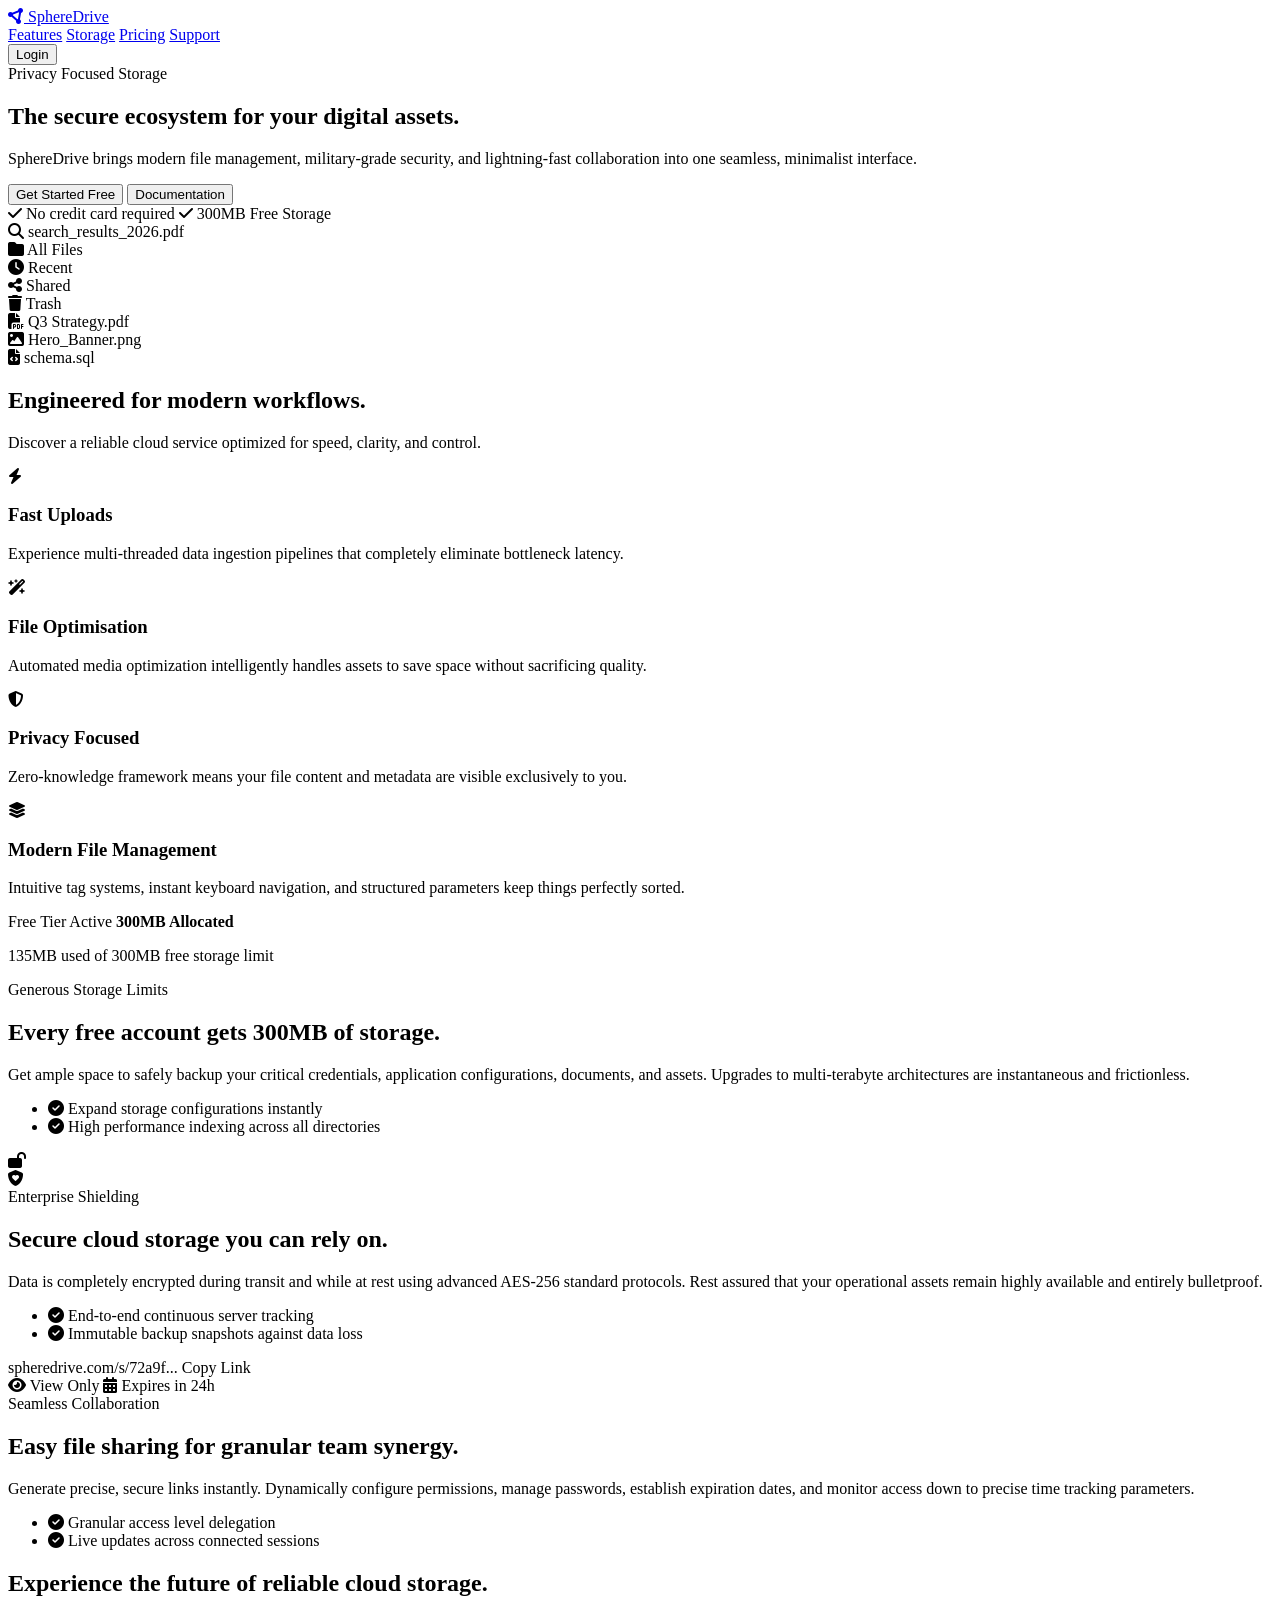
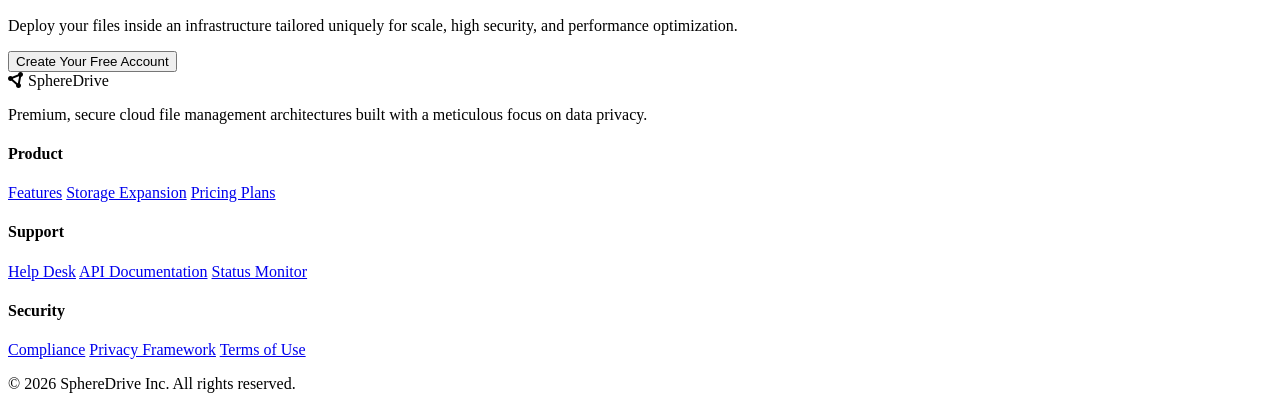
==== index.html @ 545b1b86 "Create index.html" ====
<!DOCTYPE html>
<html lang="en">
<head>
    <meta charset="UTF-8">
    <meta name="viewport" content="width=device-width, initial-scale=1.0">
    <title>SphereDrive | Secure Cloud File Management</title>
    <link rel="preconnect" href="https://fonts.googleapis.com">
    <link rel="preconnect" href="https://fonts.gstatic.com" crossorigin>
    <link href="https://fonts.googleapis.com/css2?family=Plus+Jakarta+Sans:wght@400;500;600;700&display=swap" rel="stylesheet">
    <link rel="stylesheet" href="https://cdnjs.cloudflare.com/ajax/libs/font-awesome/6.4.0/css/all.min.css">
    <link rel="stylesheet" href="styles.css">
</head>
<body>

    <header class="header">
        <div class="nav-container container">
            <a href="/index.html" id="logo-link" class="logo">
                <i class="fa-solid fa-circle-nodes logo-icon"></i>
                <span>SphereDrive</span>
            </a>
            <nav class="nav-menu">
                <a href="#features" class="nav-link">Features</a>
                <a href="#storage" class="nav-link">Storage</a>
                <a href="#pricing" class="nav-link">Pricing</a>
                <a href="#support" class="nav-link">Support</a>
            </nav>
            <div class="nav-actions">
                <button id="nav-dynamic-btn" class="btn btn-primary">Login</button>
            </div>
        </div>
    </header>

    <main>
        <section class="hero-section container">
            <div class="hero-content">
                <span class="badge">Privacy Focused Storage</span>
                <h1>The secure ecosystem for your digital assets.</h1>
                <p class="hero-subtitle">SphereDrive brings modern file management, military-grade security, and lightning-fast collaboration into one seamless, minimalist interface.</p>
                <div class="hero-buttons">
                    <button class="btn btn-primary btn-lg generic-cta">Get Started Free</button>
                    <button class="btn btn-secondary btn-lg">Documentation</button>
                </div>
                <div class="hero-meta">
                    <span><i class="fa-solid fa-check"></i> No credit card required</span>
                    <span><i class="fa-solid fa-check"></i> 300MB Free Storage</span>
                </div>
            </div>
            <div class="hero-preview">
                <div class="window-mockup">
                    <div class="window-header">
                        <div class="window-dots">
                            <span class="dot"></span>
                            <span class="dot"></span>
                            <span class="dot"></span>
                        </div>
                        <div class="window-search"><i class="fa-solid fa-magnifying-glass"></i> search_results_2026.pdf</div>
                    </div>
                    <div class="window-body">
                        <div class="mock-sidebar">
                            <div class="active"><i class="fa-solid fa-folder"></i> All Files</div>
                            <div><i class="fa-solid fa-clock"></i> Recent</div>
                            <div><i class="fa-solid fa-share-nodes"></i> Shared</div>
                            <div><i class="fa-solid fa-trash"></i> Trash</div>
                        </div>
                        <div class="mock-content">
                            <div class="file-grid">
                                <div class="file-card"><i class="fa-solid fa-file-pdf pdf-icon"></i> Q3 Strategy.pdf</div>
                                <div class="file-card"><i class="fa-solid fa-image img-icon"></i> Hero_Banner.png</div>
                                <div class="file-card"><i class="fa-solid fa-file-code code-icon"></i> schema.sql</div>
                            </div>
                        </div>
                    </div>
                </div>
            </div>
        </section>

        <section id="features" class="features-section">
            <div class="container">
                <div class="section-header">
                    <h2>Engineered for modern workflows.</h2>
                    <p>Discover a reliable cloud service optimized for speed, clarity, and control.</p>
                </div>
                <div class="features-grid">
                    <div class="feature-card">
                        <div class="feature-icon-wrapper"><i class="fa-solid fa-bolt"></i></div>
                        <h3>Fast Uploads</h3>
                        <p>Experience multi-threaded data ingestion pipelines that completely eliminate bottleneck latency.</p>
                    </div>
                    <div class="feature-card">
                        <div class="feature-icon-wrapper"><i class="fa-solid fa-wand-magic-sparkles"></i></div>
                        <h3>File Optimisation</h3>
                        <p>Automated media optimization intelligently handles assets to save space without sacrificing quality.</p>
                    </div>
                    <div class="feature-card">
                        <div class="feature-icon-wrapper"><i class="fa-solid fa-shield-halved"></i></div>
                        <h3>Privacy Focused</h3>
                        <p>Zero-knowledge framework means your file content and metadata are visible exclusively to you.</p>
                    </div>
                    <div class="feature-card">
                        <div class="feature-icon-wrapper"><i class="fa-solid fa-layer-group"></i></div>
                        <h3>Modern File Management</h3>
                        <p>Intuitive tag systems, instant keyboard navigation, and structured parameters keep things perfectly sorted.</p>
                    </div>
                </div>
            </div>
        </section>

        <section id="storage" class="storage-section container">
            <div class="split-layout">
                <div class="split-image">
                    <div class="storage-visual-card">
                        <div class="storage-info">
                            <span>Free Tier Active</span>
                            <strong>300MB Allocated</strong>
                        </div>
                        <div class="progress-bar-container">
                            <div class="progress-bar" style="width: 45%;"></div>
                        </div>
                        <p class="storage-usage-text">135MB used of 300MB free storage limit</p>
                    </div>
                </div>
                <div class="split-text">
                    <span class="section-label">Generous Storage Limits</span>
                    <h2>Every free account gets 300MB of storage.</h2>
                    <p>Get ample space to safely backup your critical credentials, application configurations, documents, and assets. Upgrades to multi-terabyte architectures are instantaneous and frictionless.</p>
                    <ul class="benefit-list">
                        <li><i class="fa-solid fa-circle-check"></i> Expand storage configurations instantly</li>
                        <li><i class="fa-solid fa-circle-check"></i> High performance indexing across all directories</li>
                    </ul>
                </div>
            </div>
        </section>

        <section id="security" class="security-section">
            <div class="container split-layout reverse">
                <div class="split-image">
                    <div class="crypto-shield-box">
                        <i class="fa-solid fa-lock-open transient-icon"></i>
                        <div class="connection-line"></div>
                        <i class="fa-solid fa-shield-heart core-shield-icon"></i>
                    </div>
                </div>
                <div class="split-text">
                    <span class="section-label">Enterprise Shielding</span>
                    <h2>Secure cloud storage you can rely on.</h2>
                    <p>Data is completely encrypted during transit and while at rest using advanced AES-256 standard protocols. Rest assured that your operational assets remain highly available and entirely bulletproof.</p>
                    <ul class="benefit-list">
                        <li><i class="fa-solid fa-circle-check"></i> End-to-end continuous server tracking</li>
                        <li><i class="fa-solid fa-circle-check"></i> Immutable backup snapshots against data loss</li>
                    </ul>
                </div>
            </div>
        </section>

        <section id="sharing" class="sharing-section container">
            <div class="split-layout">
                <div class="split-image">
                    <div class="share-links-preview">
                        <div class="link-row">
                            <span class="link-text">spheredrive.com/s/72a9f...</span>
                            <span class="copy-badge">Copy Link</span>
                        </div>
                        <div class="link-permissions">
                            <span><i class="fa-solid fa-eye"></i> View Only</span>
                            <span><i class="fa-solid fa-calendar-days"></i> Expires in 24h</span>
                        </div>
                    </div>
                </div>
                <div class="split-text">
                    <span class="section-label">Seamless Collaboration</span>
                    <h2>Easy file sharing for granular team synergy.</h2>
                    <p>Generate precise, secure links instantly. Dynamically configure permissions, manage passwords, establish expiration dates, and monitor access down to precise time tracking parameters.</p>
                    <ul class="benefit-list">
                        <li><i class="fa-solid fa-circle-check"></i> Granular access level delegation</li>
                        <li><i class="fa-solid fa-circle-check"></i> Live updates across connected sessions</li>
                    </ul>
                </div>
            </div>
        </section>

        <section class="cta-section container">
            <div class="cta-box">
                <h2>Experience the future of reliable cloud storage.</h2>
                <p>Deploy your files inside an infrastructure tailored uniquely for scale, high security, and performance optimization.</p>
                <button class="btn btn-primary btn-lg generic-cta">Create Your Free Account</button>
            </div>
        </section>
    </main>

    <footer class="footer">
        <div class="container footer-grid">
            <div class="footer-brand">
                <div class="logo">
                    <i class="fa-solid fa-circle-nodes logo-icon"></i>
                    <span>SphereDrive</span>
                </div>
                <p class="footer-desc">Premium, secure cloud file management architectures built with a meticulous focus on data privacy.</p>
            </div>
            <div class="footer-links-col">
                <h4>Product</h4>
                <a href="#features">Features</a>
                <a href="#storage">Storage Expansion</a>
                <a id="pricing" href="#">Pricing Plans</a>
            </div>
            <div class="footer-links-col">
                <h4>Support</h4>
                <a id="support" href="#">Help Desk</a>
                <a href="#">API Documentation</a>
                <a href="#">Status Monitor</a>
            </div>
            <div class="footer-links-col">
                <h4>Security</h4>
                <a href="#">Compliance</a>
                <a href="#">Privacy Framework</a>
                <a href="#">Terms of Use</a>
            </div>
        </div>
        <div class="container footer-bottom">
            <p>&copy; 2026 SphereDrive Inc. All rights reserved.</p>
        </div>
    </footer>

    <script type="module" src="JavaScript/main.js"></script>
</body>
</html>
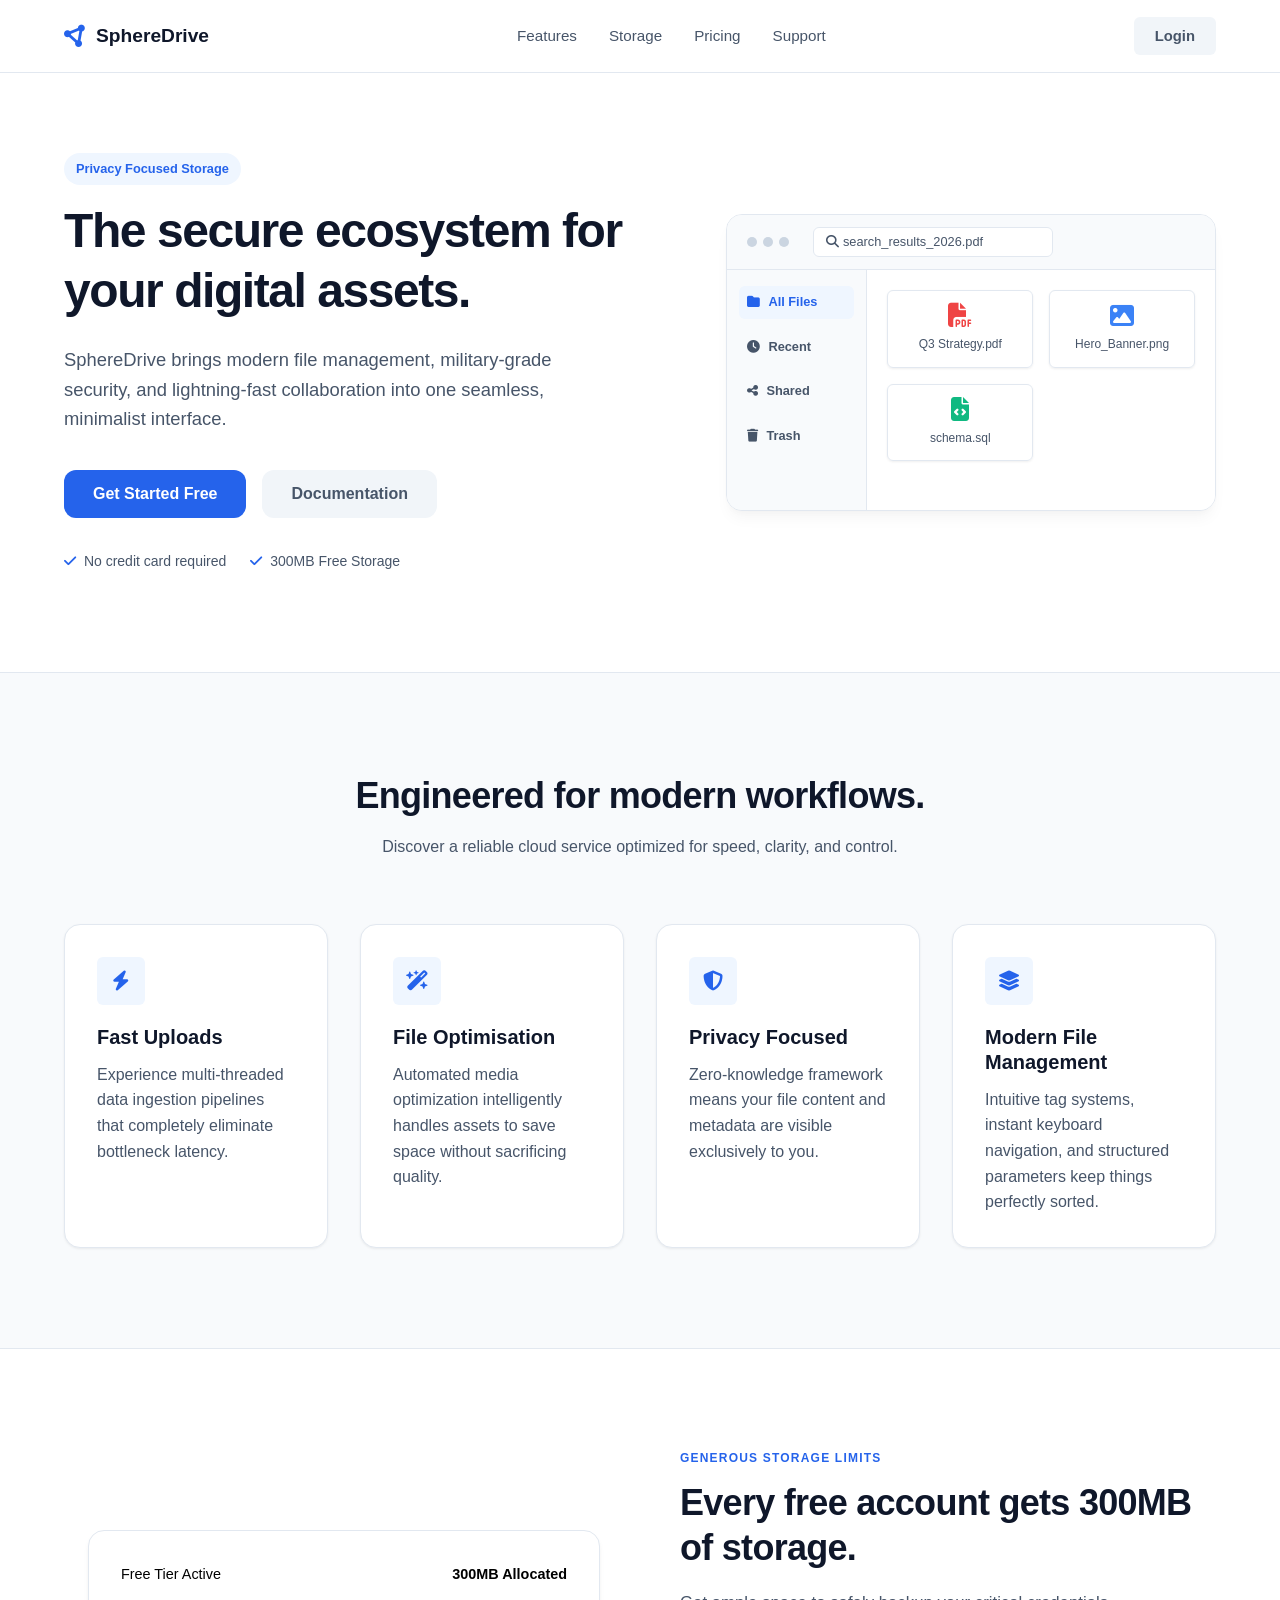
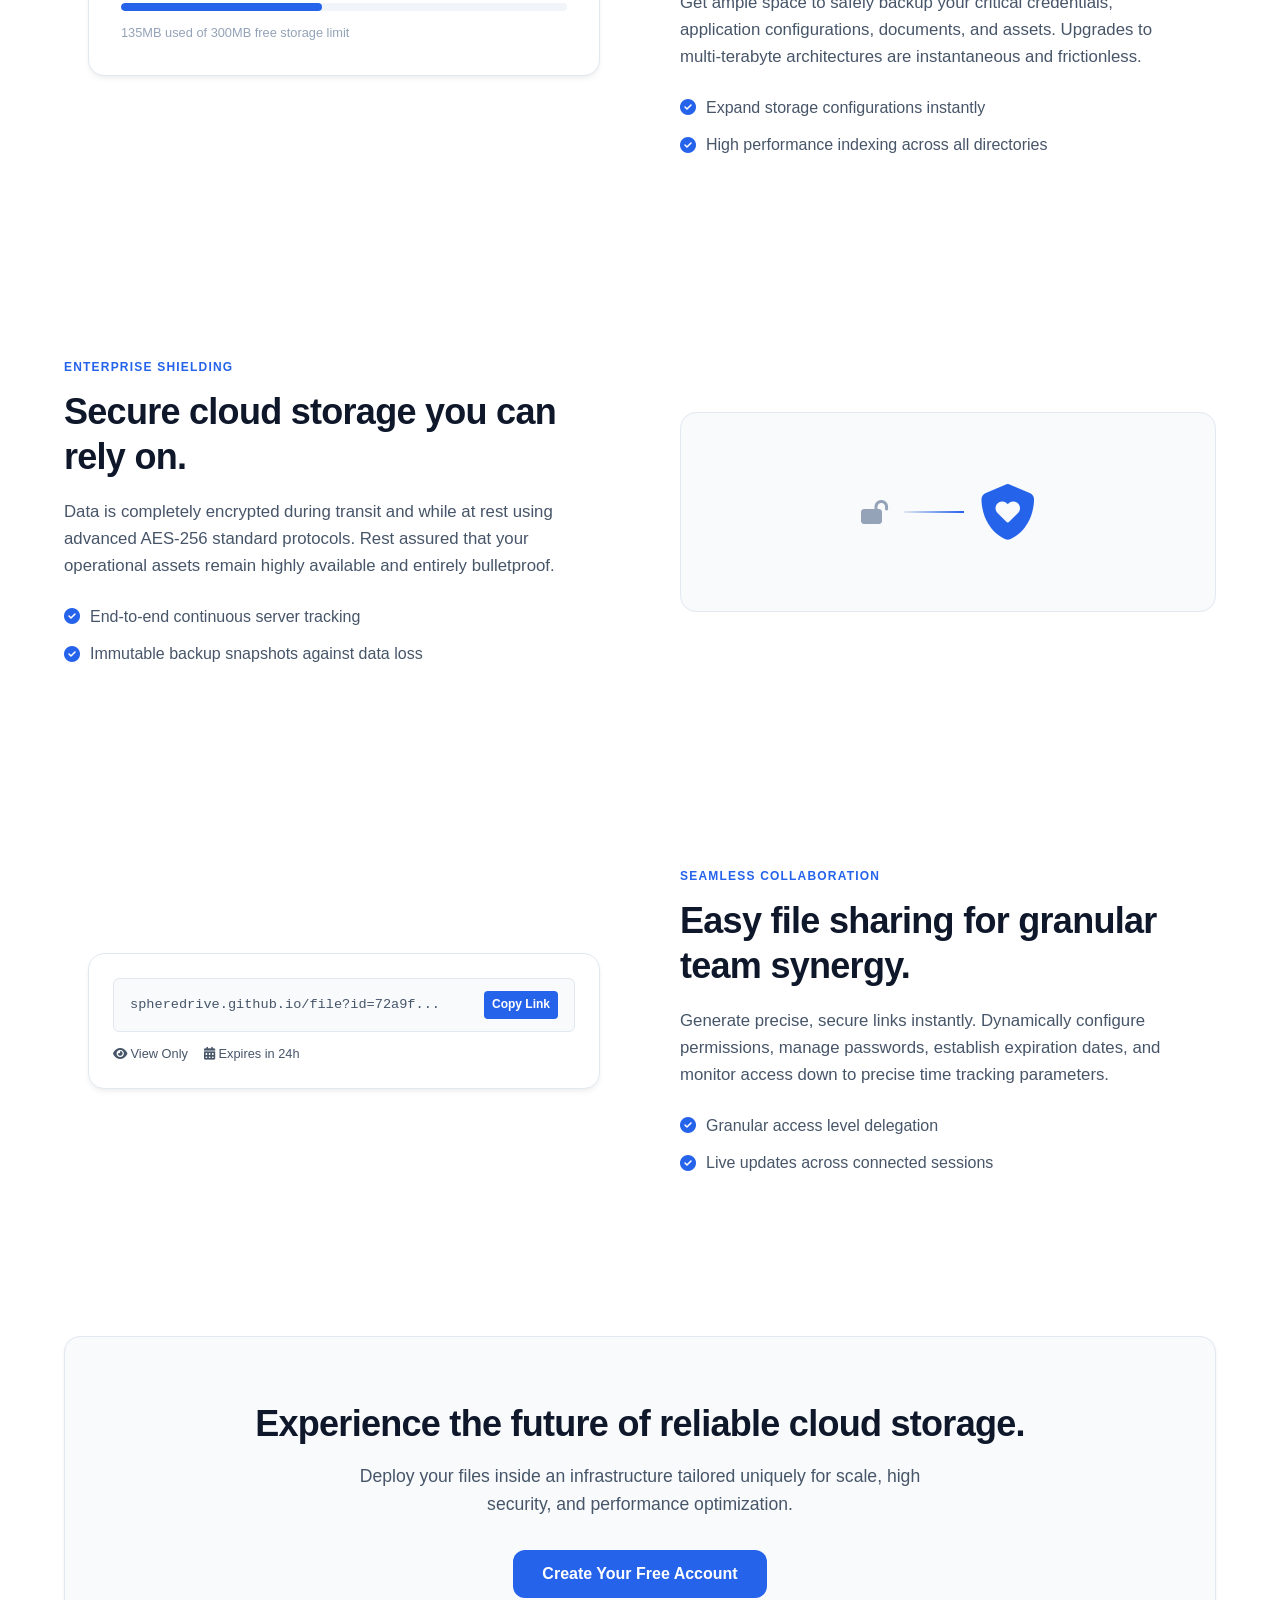
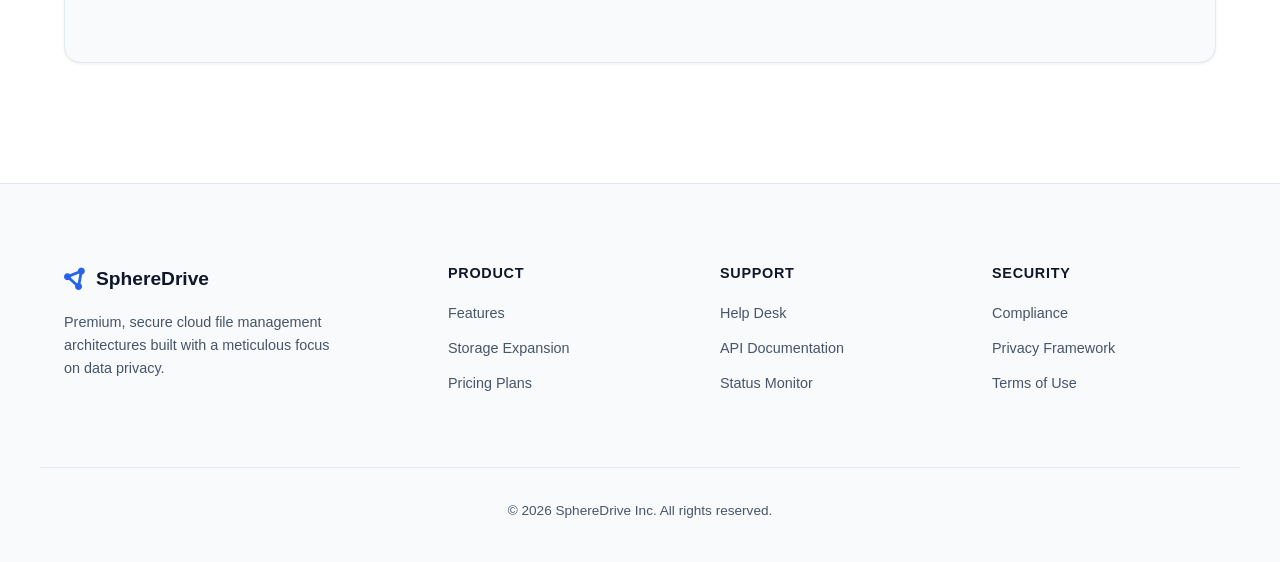
==== commit cf680b6c: "Update index.html" ====
--- a/index.html
+++ b/index.html
@@ -157,7 +157,7 @@
                 <div class="split-image">
                     <div class="share-links-preview">
                         <div class="link-row">
-                            <span class="link-text">spheredrive.com/s/72a9f...</span>
+                            <span class="link-text">spheredrive.github.io/file?id=72a9f...</span>
                             <span class="copy-badge">Copy Link</span>
                         </div>
                         <div class="link-permissions">
@@ -200,19 +200,19 @@
                 <h4>Product</h4>
                 <a href="#features">Features</a>
                 <a href="#storage">Storage Expansion</a>
-                <a id="pricing" href="#">Pricing Plans</a>
+                <a id="pricing" href="/pricing/">Pricing Plans</a>
             </div>
             <div class="footer-links-col">
                 <h4>Support</h4>
-                <a id="support" href="#">Help Desk</a>
-                <a href="#">API Documentation</a>
-                <a href="#">Status Monitor</a>
+                <a id="support" href="/support/">Help Desk</a>
+                <a href="/api-documentation/">API Documentation</a>
+                <a href="/status/">Status Monitor</a>
             </div>
             <div class="footer-links-col">
                 <h4>Security</h4>
-                <a href="#">Compliance</a>
-                <a href="#">Privacy Framework</a>
-                <a href="#">Terms of Use</a>
+                <a href="/Compliance/">Compliance</a>
+                <a href="/framework/">Privacy Framework</a>
+                <a href="/terms-of-use/">Terms of Use</a>
             </div>
         </div>
         <div class="container footer-bottom">
--- a/styles.css
+++ b/styles.css
@@ -0,0 +1,651 @@
+/* /styles.css */
+
+/* --- Custom Variables & Theme Setup --- */
+:root {
+    --bg-primary: #ffffff;
+    --bg-secondary: #f8fafc;
+    --bg-tertiary: #f1f5f9;
+    --border-color: #e2e8f0;
+    
+    --text-primary: #0f172a;
+    --text-secondary: #475569;
+    --text-muted: #94a3b8;
+    
+    --accent-color: #2563eb;
+    --accent-hover: #1d4ed8;
+    --accent-light: #eff6ff;
+    
+    --shadow-sm: 0 1px 3px rgba(0,0,0,0.05), 0 1px 2px rgba(0,0,0,0.02);
+    --shadow-md: 0 4px 6px -1px rgba(0,0,0,0.05), 0 2px 4px -1px rgba(0,0,0,0.03);
+    --shadow-lg: 0 10px 15px -3px rgba(0,0,0,0.04), 0 4px 6px -2px rgba(0,0,0,0.02);
+    --radius-sm: 6px;
+    --radius-md: 12px;
+    --radius-lg: 16px;
+    
+    --transition-smooth: all 0.25s cubic-bezier(0.4, 0, 0.2, 1);
+}
+
+/* --- Global Resets & Elements --- */
+* {
+    box-sizing: border-box;
+    margin: 0;
+    padding: 0;
+}
+
+html {
+    scroll-behavior: smooth;
+    font-family: 'Plus Jakarta Sans', sans-serif;
+    color: --text-primary;
+    background-color: var(--bg-primary);
+    -webkit-font-smoothing: antialiased;
+}
+
+body {
+    overflow-x: hidden;
+    line-height: 1.6;
+}
+
+.container {
+    max-width: 1200px;
+    margin: 0 auto;
+    padding: 0 24px;
+}
+
+/* --- Typography --- */
+h1, h2, h3, h4 {
+    color: var(--text-primary);
+    font-weight: 700;
+    line-height: 1.25;
+}
+
+h1 {
+    font-size: 3rem;
+    letter-spacing: -0.03em;
+}
+
+h2 {
+    font-size: 2.25rem;
+    letter-spacing: -0.02em;
+}
+
+h3 {
+    font-size: 1.25rem;
+}
+
+p {
+    color: var(--text-secondary);
+}
+
+/* --- Buttons & UI Controls --- */
+.btn {
+    display: inline-flex;
+    align-items: center;
+    justify-content: center;
+    font-family: inherit;
+    font-weight: 600;
+    font-size: 0.925rem;
+    padding: 10px 20px;
+    border-radius: var(--radius-sm);
+    border: 1px solid transparent;
+    cursor: pointer;
+    transition: var(--transition-smooth);
+    text-decoration: none;
+}
+
+.btn-primary {
+    background-color: var(--accent-color);
+    color: var(--bg-primary);
+}
+
+.btn-primary:hover {
+    background-color: var(--accent-hover);
+}
+
+.btn-secondary {
+    background-color: var(--bg-tertiary);
+    color: var(--text-secondary);
+}
+
+.btn-secondary:hover {
+    background-color: var(--border-color);
+}
+
+.btn-lg {
+    padding: 14px 28px;
+    font-size: 1rem;
+    border-radius: var(--radius-md);
+}
+
+.badge {
+    display: inline-block;
+    background-color: var(--accent-light);
+    color: var(--accent-color);
+    font-weight: 600;
+    font-size: 0.8rem;
+    padding: 6px 12px;
+    border-radius: 50px;
+    margin-bottom: 16px;
+}
+
+/* --- Sticky Navigation --- */
+.header {
+    position: sticky;
+    top: 0;
+    background-color: rgba(255, 255, 255, 0.85);
+    backdrop-filter: blur(12px);
+    -webkit-backdrop-filter: blur(12px);
+    border-bottom: 1px solid var(--border-color);
+    z-index: 1000;
+    transition: var(--transition-smooth);
+}
+
+.nav-container {
+    display: flex;
+    align-items: center;
+    justify-content: space-between;
+    height: 72px;
+}
+
+.logo {
+    display: flex;
+    align-items: center;
+    gap: 10px;
+    text-decoration: none;
+    font-weight: 700;
+    font-size: 1.2rem;
+    color: var(--text-primary);
+}
+
+.logo-icon {
+    color: var(--accent-color);
+    font-size: 1.4rem;
+}
+
+.nav-menu {
+    display: flex;
+    align-items: center;
+    gap: 32px;
+}
+
+.nav-link {
+    text-decoration: none;
+    color: var(--text-secondary);
+    font-weight: 500;
+    font-size: 0.95rem;
+    transition: var(--transition-smooth);
+}
+
+.nav-link:hover {
+    color: var(--accent-color);
+}
+
+/* --- Hero Section --- */
+.hero-section {
+    display: grid;
+    grid-template-columns: 1.1fr 0.9fr;
+    gap: 64px;
+    align-items: center;
+    padding: 80px 24px 100px 24px;
+}
+
+.hero-subtitle {
+    font-size: 1.15rem;
+    margin-top: 24px;
+    margin-bottom: 36px;
+    max-width: 520px;
+}
+
+.hero-buttons {
+    display: flex;
+    gap: 16px;
+    margin-bottom: 32px;
+}
+
+.hero-meta {
+    display: flex;
+    gap: 24px;
+    color: var(--text-secondary);
+    font-size: 0.875rem;
+}
+
+.hero-meta i {
+    color: var(--accent-color);
+    margin-right: 4px;
+}
+
+/* --- Mockup Dashboard Simulation --- */
+.window-mockup {
+    background-color: var(--bg-primary);
+    border: 1px solid var(--border-color);
+    border-radius: var(--radius-lg);
+    box-shadow: var(--shadow-lg);
+    overflow: hidden;
+}
+
+.window-header {
+    background-color: var(--bg-secondary);
+    border-bottom: 1px solid var(--border-color);
+    padding: 12px 20px;
+    display: flex;
+    align-items: center;
+    gap: 24px;
+}
+
+.window-dots {
+    display: flex;
+    gap: 6px;
+}
+
+.window-dots .dot {
+    width: 10px;
+    height: 10px;
+    border-radius: 50%;
+    background-color: #cbd5e1;
+}
+
+.window-search {
+    background-color: var(--bg-primary);
+    border: 1px solid var(--border-color);
+    border-radius: var(--radius-sm);
+    padding: 4px 12px;
+    font-size: 0.8rem;
+    color: var(--text-secondary);
+    flex-grow: 1;
+    max-width: 240px;
+}
+
+.window-body {
+    display: grid;
+    grid-template-columns: 140px 1fr;
+    height: 240px;
+}
+
+.mock-sidebar {
+    background-color: var(--bg-secondary);
+    border-right: 1px solid var(--border-color);
+    padding: 16px 12px;
+    display: flex;
+    flex-direction: column;
+    gap: 12px;
+    font-size: 0.8rem;
+    font-weight: 600;
+    color: var(--text-secondary);
+}
+
+.mock-sidebar div {
+    display: flex;
+    align-items: center;
+    gap: 8px;
+    padding: 6px 8px;
+    border-radius: var(--radius-sm);
+}
+
+.mock-sidebar .active {
+    background-color: var(--accent-light);
+    color: var(--accent-color);
+}
+
+.mock-content {
+    padding: 20px;
+    background-color: var(--bg-primary);
+}
+
+.file-grid {
+    display: grid;
+    grid-template-columns: repeat(auto-fill, minmax(100px, 1fr));
+    gap: 16px;
+}
+
+.file-card {
+    border: 1px solid var(--border-color);
+    border-radius: var(--radius-sm);
+    padding: 12px 8px;
+    text-align: center;
+    font-size: 0.75rem;
+    font-weight: 500;
+    color: var(--text-secondary);
+    display: flex;
+    flex-direction: column;
+    align-items: center;
+    gap: 8px;
+    box-shadow: var(--shadow-sm);
+}
+
+.file-card i {
+    font-size: 1.5rem;
+}
+
+.pdf-icon { color: #ef4444; }
+.img-icon { color: #3b82f6; }
+.code-icon { color: #10b981; }
+
+/* --- Features Grid Section --- */
+.features-section {
+    background-color: var(--bg-secondary);
+    padding: 100px 0;
+    border-top: 1px solid var(--border-color);
+    border-bottom: 1px solid var(--border-color);
+}
+
+.section-header {
+    text-align: center;
+    margin-bottom: 64px;
+}
+
+.section-header h2 {
+    margin-bottom: 16px;
+}
+
+.features-grid {
+    display: grid;
+    grid-template-columns: repeat(auto-fit, minmax(240px, 1fr));
+    gap: 32px;
+}
+
+.feature-card {
+    background-color: var(--bg-primary);
+    border: 1px solid var(--border-color);
+    padding: 32px;
+    border-radius: var(--radius-lg);
+    box-shadow: var(--shadow-sm);
+    transition: var(--transition-smooth);
+}
+
+.feature-card:hover {
+    transform: translateY(-4px);
+    box-shadow: var(--shadow-md);
+}
+
+.feature-icon-wrapper {
+    width: 48px;
+    height: 48px;
+    border-radius: var(--radius-sm);
+    background-color: var(--accent-light);
+    color: var(--accent-color);
+    display: flex;
+    align-items: center;
+    justify-content: center;
+    font-size: 1.25rem;
+    margin-bottom: 20px;
+}
+
+.feature-card h3 {
+    margin-bottom: 12px;
+}
+
+/* --- Dynamic Split Showcase Layouts --- */
+.split-layout {
+    display: grid;
+    grid-template-columns: 1fr 1fr;
+    gap: 80px;
+    align-items: center;
+    padding: 100px 24px;
+}
+
+.split-layout.reverse .split-image {
+    order: 2;
+}
+
+.section-label {
+    text-transform: uppercase;
+    font-size: 0.75rem;
+    font-weight: 700;
+    letter-spacing: 0.1em;
+    color: var(--accent-color);
+    display: block;
+    margin-bottom: 12px;
+}
+
+.split-text h2 {
+    margin-bottom: 20px;
+}
+
+.split-text p {
+    font-size: 1.05rem;
+    margin-bottom: 24px;
+}
+
+.benefit-list {
+    list-style: none;
+    display: flex;
+    flex-direction: column;
+    gap: 12px;
+}
+
+.benefit-list li {
+    display: flex;
+    align-items: center;
+    gap: 10px;
+    font-weight: 500;
+    color: var(--text-secondary);
+}
+
+.benefit-list i {
+    color: var(--accent-color);
+}
+
+/* --- Storage Card Block --- */
+.storage-visual-card {
+    background: var(--bg-primary);
+    border: 1px solid var(--border-color);
+    padding: 32px;
+    border-radius: var(--radius-lg);
+    box-shadow: var(--shadow-md);
+}
+
+.storage-info {
+    display: flex;
+    justify-content: space-between;
+    margin-bottom: 16px;
+    font-size: 0.9rem;
+}
+
+.progress-bar-container {
+    width: 100%;
+    height: 8px;
+    background-color: var(--bg-tertiary);
+    border-radius: 4px;
+    overflow: hidden;
+    margin-bottom: 12px;
+}
+
+.progress-bar {
+    height: 100%;
+    background-color: var(--accent-color);
+    border-radius: 4px;
+}
+
+.storage-usage-text {
+    font-size: 0.8rem;
+    color: var(--text-muted);
+}
+
+/* --- Crypto Shield UI Showcase --- */
+.crypto-shield-box {
+    background-color: var(--bg-secondary);
+    border: 1px solid var(--border-color);
+    height: 200px;
+    border-radius: var(--radius-lg);
+    display: flex;
+    align-items: center;
+    justify-content: center;
+    gap: 16px;
+    position: relative;
+}
+
+.core-shield-icon {
+    font-size: 3.5rem;
+    color: var(--accent-color);
+}
+
+.transient-icon {
+    font-size: 1.5rem;
+    color: var(--text-muted);
+}
+
+.connection-line {
+    width: 60px;
+    height: 2px;
+    background: linear-gradient(90deg, var(--border-color), var(--accent-color));
+}
+
+/* --- Share Links Interface Component --- */
+.share-links-preview {
+    border: 1px solid var(--border-color);
+    padding: 24px;
+    border-radius: var(--radius-lg);
+    box-shadow: var(--shadow-md);
+    background-color: var(--bg-primary);
+}
+
+.link-row {
+    display: flex;
+    justify-content: space-between;
+    align-items: center;
+    background-color: var(--bg-secondary);
+    padding: 12px 16px;
+    border-radius: var(--radius-sm);
+    border: 1px solid var(--border-color);
+    margin-bottom: 12px;
+}
+
+.link-text {
+    font-size: 0.85rem;
+    font-family: monospace;
+    color: var(--text-secondary);
+}
+
+.copy-badge {
+    font-size: 0.75rem;
+    background-color: var(--accent-color);
+    color: var(--bg-primary);
+    padding: 4px 8px;
+    border-radius: 4px;
+    font-weight: 600;
+    cursor: pointer;
+}
+
+.link-permissions {
+    display: flex;
+    gap: 16px;
+    font-size: 0.8rem;
+    color: var(--text-secondary);
+    font-weight: 500;
+}
+
+/* --- Call To Action Frame --- */
+.cta-section {
+    padding: 60px 24px 120px 24px;
+}
+
+.cta-box {
+    background-color: var(--bg-secondary);
+    border: 1px solid var(--border-color);
+    border-radius: var(--radius-lg);
+    padding: 64px 32px;
+    text-align: center;
+    box-shadow: var(--shadow-sm);
+}
+
+.cta-box h2 {
+    margin-bottom: 16px;
+}
+
+.cta-box p {
+    max-width: 580px;
+    margin: 0 auto 32px auto;
+    font-size: 1.1rem;
+}
+
+/* --- Modern Global Footer Layout --- */
+.footer {
+    background-color: var(--bg-secondary);
+    border-top: 1px solid var(--border-color);
+    padding: 80px 0 40px 0;
+}
+
+.footer-grid {
+    display: grid;
+    grid-template-columns: 1.5fr repeat(3, 1fr);
+    gap: 48px;
+    margin-bottom: 60px;
+}
+
+.footer-brand .logo {
+    margin-bottom: 16px;
+}
+
+.footer-desc {
+    font-size: 0.9rem;
+    max-width: 280px;
+}
+
+.footer-links-col h4 {
+    font-size: 0.9rem;
+    text-transform: uppercase;
+    letter-spacing: 0.05em;
+    margin-bottom: 20px;
+}
+
+.footer-links-col a {
+    display: block;
+    text-decoration: none;
+    color: var(--text-secondary);
+    font-size: 0.9rem;
+    margin-bottom: 12px;
+    transition: var(--transition-smooth);
+}
+
+.footer-links-col a:hover {
+    color: var(--accent-color);
+}
+
+.footer-bottom {
+    border-top: 1px solid var(--border-color);
+    padding-top: 32px;
+    text-align: center;
+    font-size: 0.85rem;
+    color: var(--text-muted);
+}
+
+/* --- Media Queries (Fully Responsive Layouts) --- */
+@media (max-width: 992px) {
+    h1 { font-size: 2.5rem; }
+    .hero-section {
+        grid-template-columns: 1fr;
+        gap: 48px;
+        text-align: center;
+        padding-top: 48px;
+    }
+    .hero-subtitle {
+        margin-left: auto;
+        margin-right: auto;
+    }
+    .hero-buttons {
+        justify-content: center;
+    }
+    .hero-meta {
+        justify-content: center;
+    }
+    .split-layout, .split-layout.reverse {
+        grid-template-columns: 1fr;
+        gap: 40px;
+        padding: 60px 24px;
+    }
+    .split-layout.reverse .split-image {
+        order: 0;
+    }
+    .footer-grid {
+        grid-template-columns: 1fr 1fr;
+        gap: 32px;
+    }
+}
+
+@media (max-width: 600px) {
+    .nav-menu {
+        display: none; /* Simplification for minimal production-ready landing template */
+    }
+    .footer-grid {
+        grid-template-columns: 1fr;
+    }
+}
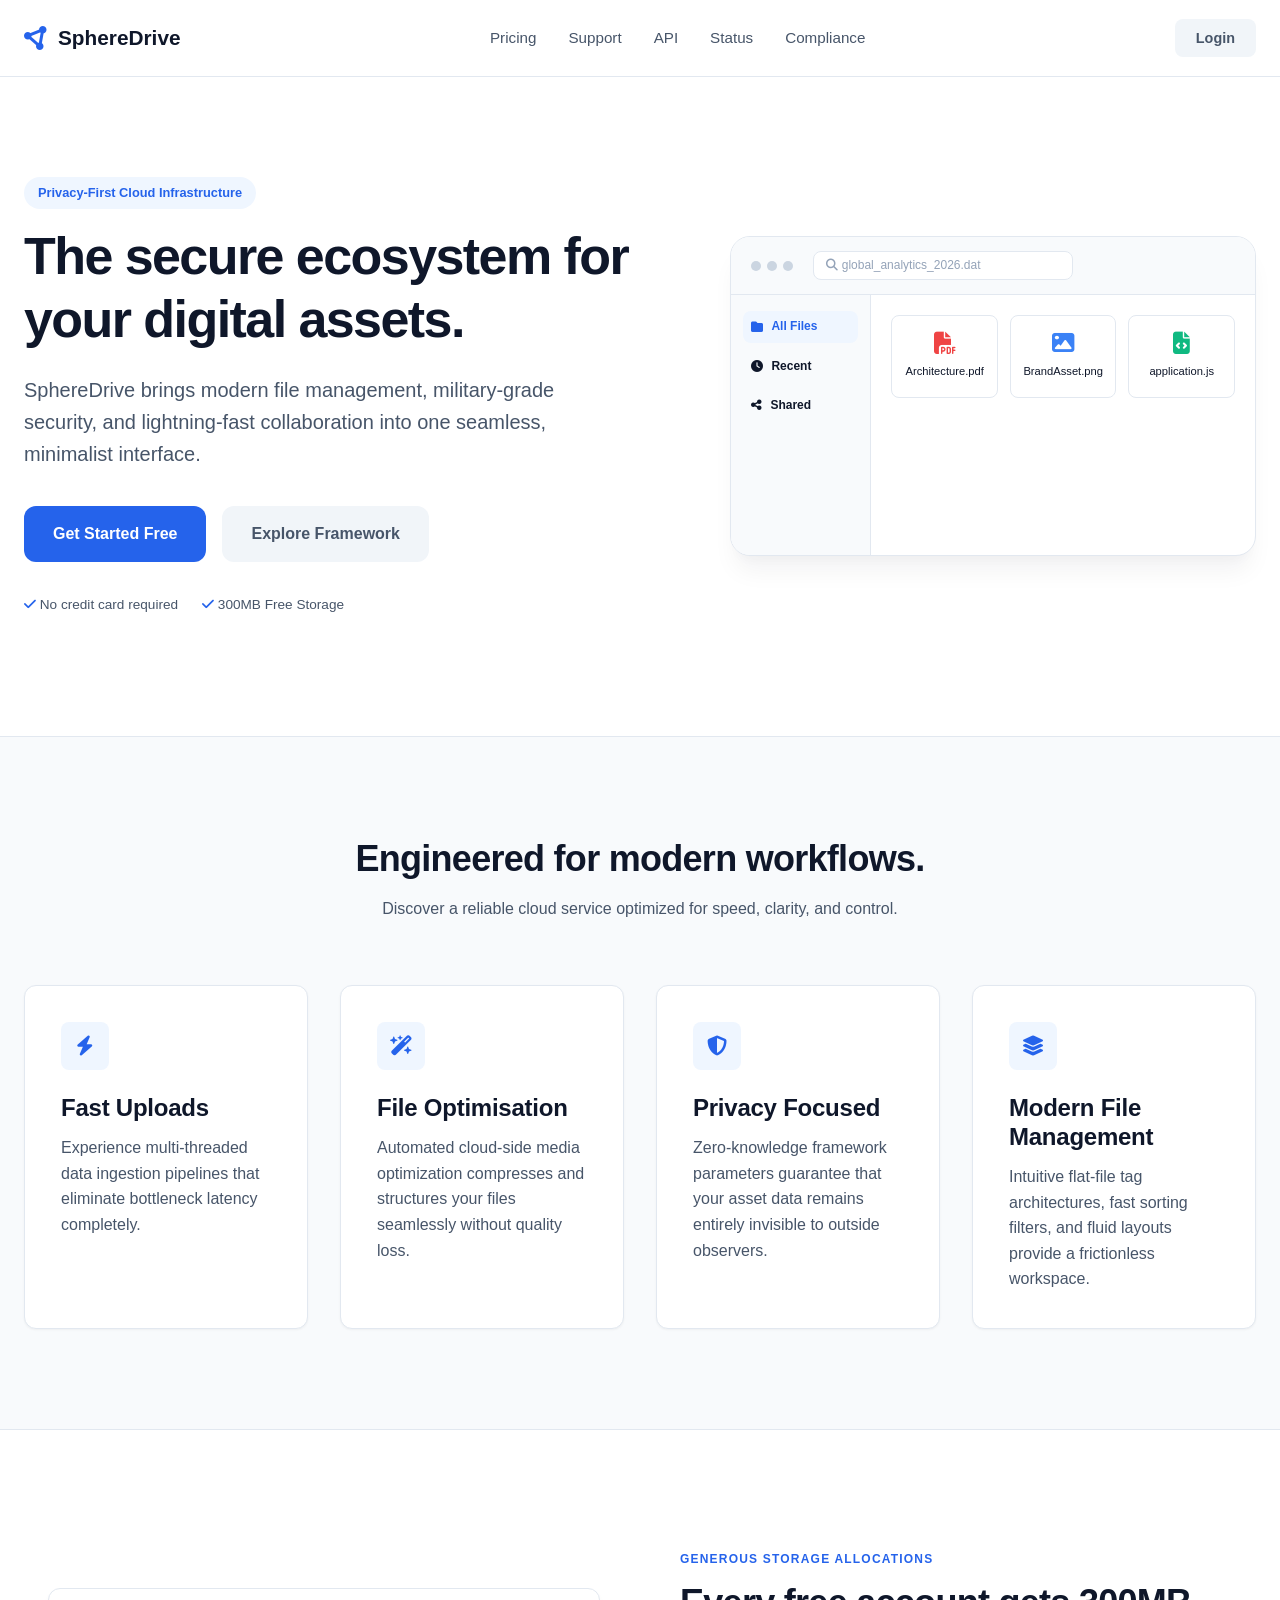
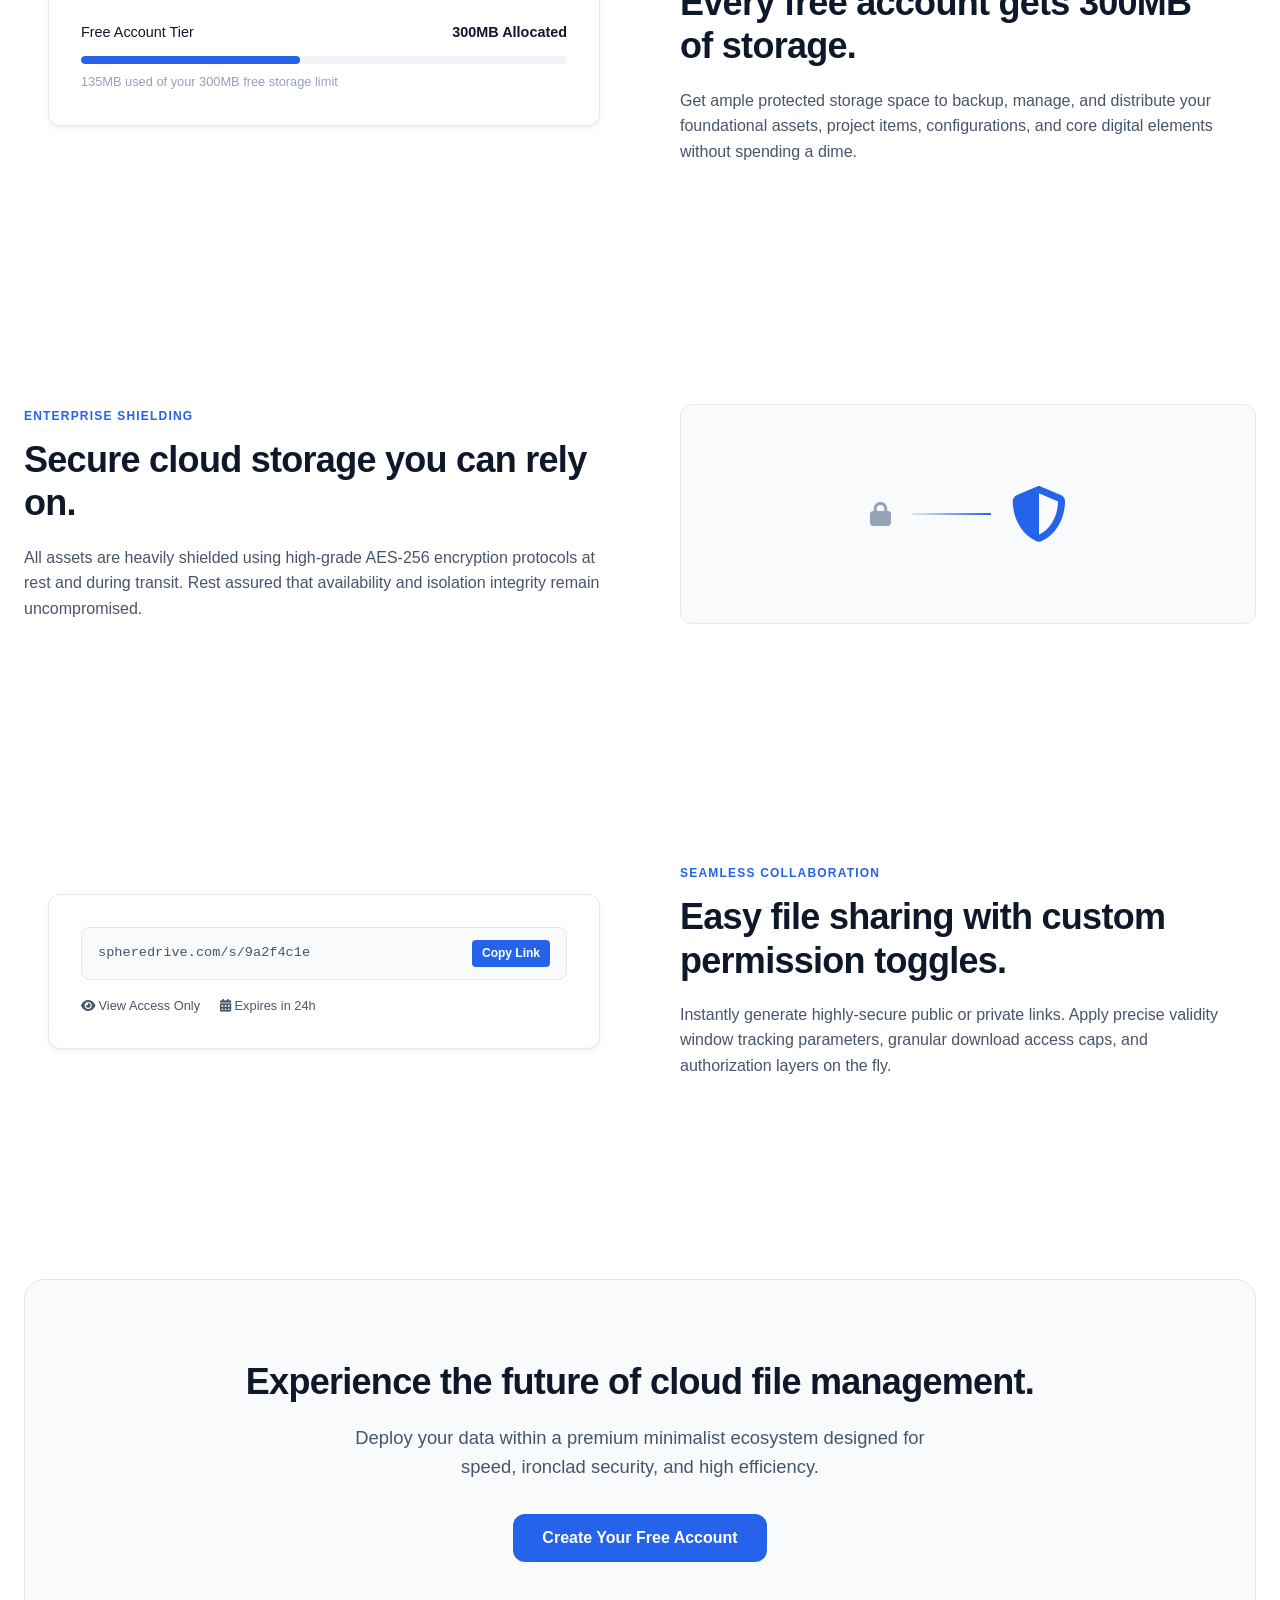
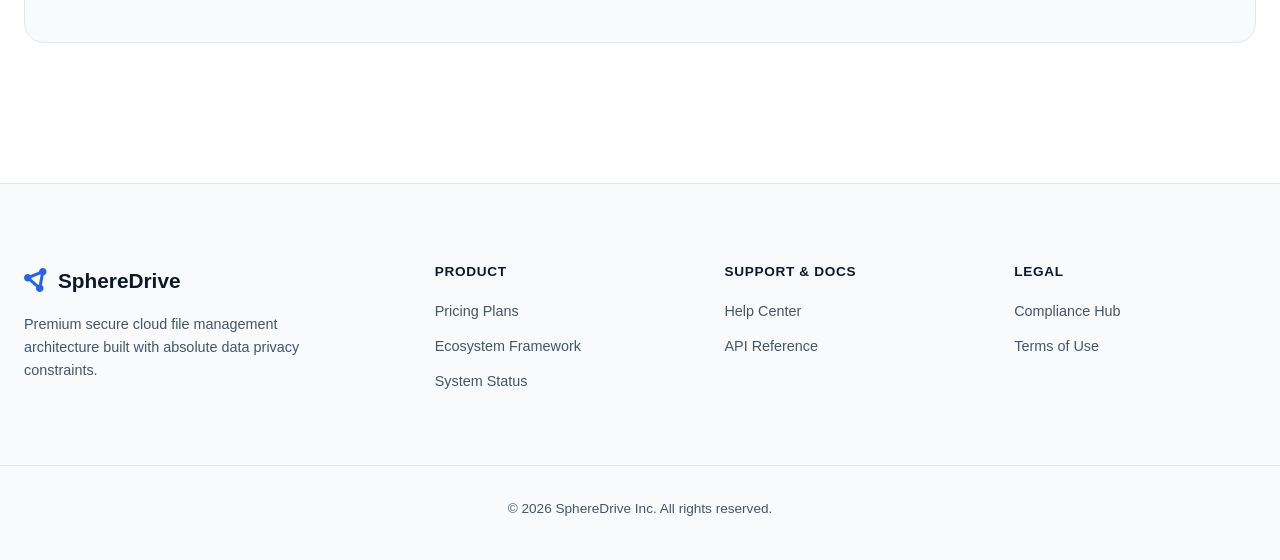
==== commit adc4145d: "Update index.html" ====
--- a/index.html
+++ b/index.html
@@ -8,21 +8,21 @@
     <link rel="preconnect" href="https://fonts.gstatic.com" crossorigin>
     <link href="https://fonts.googleapis.com/css2?family=Plus+Jakarta+Sans:wght@400;500;600;700&display=swap" rel="stylesheet">
     <link rel="stylesheet" href="https://cdnjs.cloudflare.com/ajax/libs/font-awesome/6.4.0/css/all.min.css">
-    <link rel="stylesheet" href="styles.css">
+    <link rel="stylesheet" href="/styles.css">
 </head>
 <body>
-
     <header class="header">
         <div class="nav-container container">
-            <a href="/index.html" id="logo-link" class="logo">
+            <a href="index.html" id="logo-link" class="logo">
                 <i class="fa-solid fa-circle-nodes logo-icon"></i>
                 <span>SphereDrive</span>
             </a>
             <nav class="nav-menu">
-                <a href="#features" class="nav-link">Features</a>
-                <a href="#storage" class="nav-link">Storage</a>
-                <a href="#pricing" class="nav-link">Pricing</a>
-                <a href="#support" class="nav-link">Support</a>
+                <a href="/pricing/" class="nav-link">Pricing</a>
+                <a href="/support/" class="nav-link">Support</a>
+                <a href="/api-documentation/" class="nav-link">API</a>
+                <a href="/status/" class="nav-link">Status</a>
+                <a href="/compliance/" class="nav-link">Compliance</a>
             </nav>
             <div class="nav-actions">
                 <button id="nav-dynamic-btn" class="btn btn-primary">Login</button>
@@ -33,12 +33,12 @@
     <main>
         <section class="hero-section container">
             <div class="hero-content">
-                <span class="badge">Privacy Focused Storage</span>
+                <span class="badge">Privacy-First Cloud Infrastructure</span>
                 <h1>The secure ecosystem for your digital assets.</h1>
                 <p class="hero-subtitle">SphereDrive brings modern file management, military-grade security, and lightning-fast collaboration into one seamless, minimalist interface.</p>
                 <div class="hero-buttons">
-                    <button class="btn btn-primary btn-lg generic-cta">Get Started Free</button>
-                    <button class="btn btn-secondary btn-lg">Documentation</button>
+                    <button class="btn btn-primary btn-lg auth-trigger-btn">Get Started Free</button>
+                    <a href="framework.html" class="btn btn-secondary btn-lg">Explore Framework</a>
                 </div>
                 <div class="hero-meta">
                     <span><i class="fa-solid fa-check"></i> No credit card required</span>
@@ -48,25 +48,20 @@
             <div class="hero-preview">
                 <div class="window-mockup">
                     <div class="window-header">
-                        <div class="window-dots">
-                            <span class="dot"></span>
-                            <span class="dot"></span>
-                            <span class="dot"></span>
-                        </div>
-                        <div class="window-search"><i class="fa-solid fa-magnifying-glass"></i> search_results_2026.pdf</div>
+                        <div class="window-dots"><span class="dot"></span><span class="dot"></span><span class="dot"></span></div>
+                        <div class="window-search"><i class="fa-solid fa-magnifying-glass"></i> global_analytics_2026.dat</div>
                     </div>
                     <div class="window-body">
                         <div class="mock-sidebar">
                             <div class="active"><i class="fa-solid fa-folder"></i> All Files</div>
                             <div><i class="fa-solid fa-clock"></i> Recent</div>
                             <div><i class="fa-solid fa-share-nodes"></i> Shared</div>
-                            <div><i class="fa-solid fa-trash"></i> Trash</div>
                         </div>
                         <div class="mock-content">
-                            <div class="file-grid">
-                                <div class="file-card"><i class="fa-solid fa-file-pdf pdf-icon"></i> Q3 Strategy.pdf</div>
-                                <div class="file-card"><i class="fa-solid fa-image img-icon"></i> Hero_Banner.png</div>
-                                <div class="file-card"><i class="fa-solid fa-file-code code-icon"></i> schema.sql</div>
+                            <div class="file-grid-mock">
+                                <div class="file-card-mock"><i class="fa-solid fa-file-pdf pdf-icon"></i> Architecture.pdf</div>
+                                <div class="file-card-mock"><i class="fa-solid fa-image img-icon"></i> BrandAsset.png</div>
+                                <div class="file-card-mock"><i class="fa-solid fa-file-code code-icon"></i> application.js</div>
                             </div>
                         </div>
                     </div>
@@ -84,105 +79,93 @@
                     <div class="feature-card">
                         <div class="feature-icon-wrapper"><i class="fa-solid fa-bolt"></i></div>
                         <h3>Fast Uploads</h3>
-                        <p>Experience multi-threaded data ingestion pipelines that completely eliminate bottleneck latency.</p>
+                        <p>Experience multi-threaded data ingestion pipelines that eliminate bottleneck latency completely.</p>
                     </div>
                     <div class="feature-card">
                         <div class="feature-icon-wrapper"><i class="fa-solid fa-wand-magic-sparkles"></i></div>
                         <h3>File Optimisation</h3>
-                        <p>Automated media optimization intelligently handles assets to save space without sacrificing quality.</p>
+                        <p>Automated cloud-side media optimization compresses and structures your files seamlessly without quality loss.</p>
                     </div>
                     <div class="feature-card">
                         <div class="feature-icon-wrapper"><i class="fa-solid fa-shield-halved"></i></div>
                         <h3>Privacy Focused</h3>
-                        <p>Zero-knowledge framework means your file content and metadata are visible exclusively to you.</p>
+                        <p>Zero-knowledge framework parameters guarantee that your asset data remains entirely invisible to outside observers.</p>
                     </div>
                     <div class="feature-card">
                         <div class="feature-icon-wrapper"><i class="fa-solid fa-layer-group"></i></div>
                         <h3>Modern File Management</h3>
-                        <p>Intuitive tag systems, instant keyboard navigation, and structured parameters keep things perfectly sorted.</p>
-                    </div>
-                </div>
-            </div>
-        </section>
-
-        <section id="storage" class="storage-section container">
+                        <p>Intuitive flat-file tag architectures, fast sorting filters, and fluid layouts provide a frictionless workspace.</p>
+                    </div>
+                </div>
+            </div>
+        </section>
+
+        <section class="storage-section container">
             <div class="split-layout">
                 <div class="split-image">
                     <div class="storage-visual-card">
                         <div class="storage-info">
-                            <span>Free Tier Active</span>
+                            <span>Free Account Tier</span>
                             <strong>300MB Allocated</strong>
                         </div>
                         <div class="progress-bar-container">
                             <div class="progress-bar" style="width: 45%;"></div>
                         </div>
-                        <p class="storage-usage-text">135MB used of 300MB free storage limit</p>
+                        <p class="storage-usage-text">135MB used of your 300MB free storage limit</p>
                     </div>
                 </div>
                 <div class="split-text">
-                    <span class="section-label">Generous Storage Limits</span>
+                    <span class="section-label">Generous Storage Allocations</span>
                     <h2>Every free account gets 300MB of storage.</h2>
-                    <p>Get ample space to safely backup your critical credentials, application configurations, documents, and assets. Upgrades to multi-terabyte architectures are instantaneous and frictionless.</p>
-                    <ul class="benefit-list">
-                        <li><i class="fa-solid fa-circle-check"></i> Expand storage configurations instantly</li>
-                        <li><i class="fa-solid fa-circle-check"></i> High performance indexing across all directories</li>
-                    </ul>
-                </div>
-            </div>
-        </section>
-
-        <section id="security" class="security-section">
+                    <p>Get ample protected storage space to backup, manage, and distribute your foundational assets, project items, configurations, and core digital elements without spending a dime.</p>
+                </div>
+            </div>
+        </section>
+
+        <section class="security-section">
             <div class="container split-layout reverse">
                 <div class="split-image">
                     <div class="crypto-shield-box">
-                        <i class="fa-solid fa-lock-open transient-icon"></i>
+                        <i class="fa-solid fa-lock transient-icon"></i>
                         <div class="connection-line"></div>
-                        <i class="fa-solid fa-shield-heart core-shield-icon"></i>
+                        <i class="fa-solid fa-shield-halved core-shield-icon"></i>
                     </div>
                 </div>
                 <div class="split-text">
                     <span class="section-label">Enterprise Shielding</span>
                     <h2>Secure cloud storage you can rely on.</h2>
-                    <p>Data is completely encrypted during transit and while at rest using advanced AES-256 standard protocols. Rest assured that your operational assets remain highly available and entirely bulletproof.</p>
-                    <ul class="benefit-list">
-                        <li><i class="fa-solid fa-circle-check"></i> End-to-end continuous server tracking</li>
-                        <li><i class="fa-solid fa-circle-check"></i> Immutable backup snapshots against data loss</li>
-                    </ul>
-                </div>
-            </div>
-        </section>
-
-        <section id="sharing" class="sharing-section container">
+                    <p>All assets are heavily shielded using high-grade AES-256 encryption protocols at rest and during transit. Rest assured that availability and isolation integrity remain uncompromised.</p>
+                </div>
+            </div>
+        </section>
+
+        <section class="sharing-section container">
             <div class="split-layout">
                 <div class="split-image">
                     <div class="share-links-preview">
                         <div class="link-row">
-                            <span class="link-text">spheredrive.github.io/file?id=72a9f...</span>
+                            <span class="link-text">spheredrive.com/s/9a2f4c1e</span>
                             <span class="copy-badge">Copy Link</span>
                         </div>
                         <div class="link-permissions">
-                            <span><i class="fa-solid fa-eye"></i> View Only</span>
+                            <span><i class="fa-solid fa-eye"></i> View Access Only</span>
                             <span><i class="fa-solid fa-calendar-days"></i> Expires in 24h</span>
                         </div>
                     </div>
                 </div>
                 <div class="split-text">
                     <span class="section-label">Seamless Collaboration</span>
-                    <h2>Easy file sharing for granular team synergy.</h2>
-                    <p>Generate precise, secure links instantly. Dynamically configure permissions, manage passwords, establish expiration dates, and monitor access down to precise time tracking parameters.</p>
-                    <ul class="benefit-list">
-                        <li><i class="fa-solid fa-circle-check"></i> Granular access level delegation</li>
-                        <li><i class="fa-solid fa-circle-check"></i> Live updates across connected sessions</li>
-                    </ul>
+                    <h2>Easy file sharing with custom permission toggles.</h2>
+                    <p>Instantly generate highly-secure public or private links. Apply precise validity window tracking parameters, granular download access caps, and authorization layers on the fly.</p>
                 </div>
             </div>
         </section>
 
         <section class="cta-section container">
             <div class="cta-box">
-                <h2>Experience the future of reliable cloud storage.</h2>
-                <p>Deploy your files inside an infrastructure tailored uniquely for scale, high security, and performance optimization.</p>
-                <button class="btn btn-primary btn-lg generic-cta">Create Your Free Account</button>
+                <h2>Experience the future of cloud file management.</h2>
+                <p>Deploy your data within a premium minimalist ecosystem designed for speed, ironclad security, and high efficiency.</p>
+                <button class="btn btn-primary btn-lg auth-trigger-btn">Create Your Free Account</button>
             </div>
         </section>
     </main>
@@ -194,24 +177,22 @@
                     <i class="fa-solid fa-circle-nodes logo-icon"></i>
                     <span>SphereDrive</span>
                 </div>
-                <p class="footer-desc">Premium, secure cloud file management architectures built with a meticulous focus on data privacy.</p>
+                <p class="footer-desc">Premium secure cloud file management architecture built with absolute data privacy constraints.</p>
             </div>
             <div class="footer-links-col">
                 <h4>Product</h4>
-                <a href="#features">Features</a>
-                <a href="#storage">Storage Expansion</a>
-                <a id="pricing" href="/pricing/">Pricing Plans</a>
+                <a href="/pricing/">Pricing Plans</a>
+                <a href="/framework/">Ecosystem Framework</a>
+                <a href="/status/">System Status</a>
             </div>
             <div class="footer-links-col">
-                <h4>Support</h4>
-                <a id="support" href="/support/">Help Desk</a>
-                <a href="/api-documentation/">API Documentation</a>
-                <a href="/status/">Status Monitor</a>
+                <h4>Support & Docs</h4>
+                <a href="/support/">Help Center</a>
+                <a href="/api-documentation/">API Reference</a>
             </div>
             <div class="footer-links-col">
-                <h4>Security</h4>
-                <a href="/Compliance/">Compliance</a>
-                <a href="/framework/">Privacy Framework</a>
+                <h4>Legal</h4>
+                <a href="/compliance/">Compliance Hub</a>
                 <a href="/terms-of-use/">Terms of Use</a>
             </div>
         </div>
--- a/styles.css
+++ b/styles.css
@@ -1,6 +1,6 @@
-/* /styles.css */
-
-/* --- Custom Variables & Theme Setup --- */
+/* ==========================================================================
+   SphereDrive Master Core Design Engine Tokens
+   ========================================================================== */
 :root {
     --bg-primary: #ffffff;
     --bg-secondary: #f8fafc;
@@ -15,17 +15,27 @@
     --accent-hover: #1d4ed8;
     --accent-light: #eff6ff;
     
-    --shadow-sm: 0 1px 3px rgba(0,0,0,0.05), 0 1px 2px rgba(0,0,0,0.02);
-    --shadow-md: 0 4px 6px -1px rgba(0,0,0,0.05), 0 2px 4px -1px rgba(0,0,0,0.03);
-    --shadow-lg: 0 10px 15px -3px rgba(0,0,0,0.04), 0 4px 6px -2px rgba(0,0,0,0.02);
-    --radius-sm: 6px;
+    --error-color: #ef4444;
+    --error-bg: #fef2f2;
+    --warning-color: #f59e0b;
+    --warning-bg: #fffbeb;
+    --success-color: #10b981;
+    --success-bg: #ecfdf5;
+
+    --shadow-sm: 0 1px 3px rgba(15, 23, 42, 0.03), 0 1px 2px rgba(15, 23, 42, 0.02);
+    --shadow-md: 0 4px 6px -1px rgba(15, 23, 42, 0.05), 0 2px 4px -1px rgba(15, 23, 42, 0.02);
+    --shadow-lg: 0 20px 25px -5px rgba(15, 23, 42, 0.05), 0 10px 10px -5px rgba(15, 23, 42, 0.02);
+    
+    --radius-sm: 8px;
     --radius-md: 12px;
-    --radius-lg: 16px;
+    --radius-lg: 20px;
     
     --transition-smooth: all 0.25s cubic-bezier(0.4, 0, 0.2, 1);
 }
 
-/* --- Global Resets & Elements --- */
+/* ==========================================================================
+   Global Base Structural Resets
+   ========================================================================== */
 * {
     box-sizing: border-box;
     margin: 0;
@@ -35,55 +45,60 @@
 html {
     scroll-behavior: smooth;
     font-family: 'Plus Jakarta Sans', sans-serif;
-    color: --text-primary;
+    color: var(--text-primary);
     background-color: var(--bg-primary);
     -webkit-font-smoothing: antialiased;
 }
 
 body {
+    line-height: 1.6;
     overflow-x: hidden;
-    line-height: 1.6;
 }
 
 .container {
-    max-width: 1200px;
+    max-width: 1280px;
     margin: 0 auto;
     padding: 0 24px;
 }
 
-/* --- Typography --- */
-h1, h2, h3, h4 {
+.page-spacing {
+    padding: 80px 24px 120px 24px;
+}
+
+.text-center { text-align: center; }
+.hidden { display: none !important; }
+.full-width { width: 100%; }
+.text-accent { color: var(--accent-color); }
+
+/* ==========================================================================
+   Typography Framework Hierarchy
+   ========================================================================== */
+h1, h2, h3, h4, h5 {
     color: var(--text-primary);
     font-weight: 700;
-    line-height: 1.25;
-}
-
-h1 {
-    font-size: 3rem;
-    letter-spacing: -0.03em;
-}
-
-h2 {
-    font-size: 2.25rem;
-    letter-spacing: -0.02em;
-}
-
-h3 {
-    font-size: 1.25rem;
-}
-
-p {
-    color: var(--text-secondary);
-}
-
-/* --- Buttons & UI Controls --- */
+    line-height: 1.2;
+}
+
+h1 { font-size: 3.25rem; letter-spacing: -0.03em; }
+h2 { font-size: 2.25rem; letter-spacing: -0.02em; }
+h3 { font-size: 1.5rem; letter-spacing: -0.01em; }
+h4 { font-size: 1.15rem; }
+
+p { color: var(--text-secondary); }
+.large-paragraph { font-size: 1.15rem; color: var(--text-secondary); margin-bottom: 24px; }
+.muted-text { font-size: 0.85rem; color: var(--text-muted); }
+
+/* ==========================================================================
+   Interactive UI Controls & Buttons
+   ========================================================================== */
 .btn {
     display: inline-flex;
     align-items: center;
     justify-content: center;
+    gap: 8px;
     font-family: inherit;
     font-weight: 600;
-    font-size: 0.925rem;
+    font-size: 0.9rem;
     padding: 10px 20px;
     border-radius: var(--radius-sm);
     border: 1px solid transparent;
@@ -92,29 +107,16 @@
     text-decoration: none;
 }
 
-.btn-primary {
-    background-color: var(--accent-color);
-    color: var(--bg-primary);
-}
-
-.btn-primary:hover {
-    background-color: var(--accent-hover);
-}
-
-.btn-secondary {
-    background-color: var(--bg-tertiary);
-    color: var(--text-secondary);
-}
-
-.btn-secondary:hover {
-    background-color: var(--border-color);
-}
-
-.btn-lg {
-    padding: 14px 28px;
-    font-size: 1rem;
-    border-radius: var(--radius-md);
-}
+.btn-primary { background-color: var(--accent-color); color: var(--bg-primary); }
+.btn-primary:hover { background-color: var(--accent-hover); }
+
+.btn-secondary { background-color: var(--bg-tertiary); color: var(--text-secondary); }
+.btn-secondary:hover { background-color: var(--border-color); color: var(--text-primary); }
+
+.btn-danger-outline { background-color: transparent; border-color: var(--border-color); color: var(--error-color); }
+.btn-danger-outline:hover { background-color: var(--error-bg); border-color: var(--error-color); }
+
+.btn-lg { padding: 14px 28px; font-size: 1rem; border-radius: var(--radius-md); }
 
 .badge {
     display: inline-block;
@@ -122,530 +124,286 @@
     color: var(--accent-color);
     font-weight: 600;
     font-size: 0.8rem;
-    padding: 6px 12px;
+    padding: 6px 14px;
     border-radius: 50px;
     margin-bottom: 16px;
 }
 
-/* --- Sticky Navigation --- */
+/* ==========================================================================
+   Sticky Navigation Architecture
+   ========================================================================== */
 .header {
     position: sticky;
     top: 0;
     background-color: rgba(255, 255, 255, 0.85);
-    backdrop-filter: blur(12px);
-    -webkit-backdrop-filter: blur(12px);
+    backdrop-filter: blur(16px);
+    -webkit-backdrop-filter: blur(16px);
     border-bottom: 1px solid var(--border-color);
     z-index: 1000;
-    transition: var(--transition-smooth);
-}
-
-.nav-container {
-    display: flex;
-    align-items: center;
-    justify-content: space-between;
-    height: 72px;
-}
-
-.logo {
-    display: flex;
-    align-items: center;
-    gap: 10px;
-    text-decoration: none;
-    font-weight: 700;
-    font-size: 1.2rem;
-    color: var(--text-primary);
-}
-
-.logo-icon {
-    color: var(--accent-color);
-    font-size: 1.4rem;
-}
-
-.nav-menu {
-    display: flex;
-    align-items: center;
-    gap: 32px;
-}
-
-.nav-link {
-    text-decoration: none;
-    color: var(--text-secondary);
-    font-weight: 500;
-    font-size: 0.95rem;
-    transition: var(--transition-smooth);
-}
-
-.nav-link:hover {
-    color: var(--accent-color);
-}
-
-/* --- Hero Section --- */
-.hero-section {
-    display: grid;
-    grid-template-columns: 1.1fr 0.9fr;
-    gap: 64px;
-    align-items: center;
-    padding: 80px 24px 100px 24px;
-}
-
-.hero-subtitle {
-    font-size: 1.15rem;
-    margin-top: 24px;
-    margin-bottom: 36px;
-    max-width: 520px;
-}
-
-.hero-buttons {
-    display: flex;
-    gap: 16px;
-    margin-bottom: 32px;
-}
-
-.hero-meta {
-    display: flex;
-    gap: 24px;
-    color: var(--text-secondary);
-    font-size: 0.875rem;
-}
-
-.hero-meta i {
-    color: var(--accent-color);
-    margin-right: 4px;
-}
-
-/* --- Mockup Dashboard Simulation --- */
-.window-mockup {
-    background-color: var(--bg-primary);
-    border: 1px solid var(--border-color);
-    border-radius: var(--radius-lg);
-    box-shadow: var(--shadow-lg);
-    overflow: hidden;
-}
-
-.window-header {
-    background-color: var(--bg-secondary);
-    border-bottom: 1px solid var(--border-color);
-    padding: 12px 20px;
-    display: flex;
-    align-items: center;
-    gap: 24px;
-}
-
-.window-dots {
-    display: flex;
-    gap: 6px;
-}
-
-.window-dots .dot {
-    width: 10px;
-    height: 10px;
-    border-radius: 50%;
-    background-color: #cbd5e1;
-}
-
-.window-search {
-    background-color: var(--bg-primary);
-    border: 1px solid var(--border-color);
-    border-radius: var(--radius-sm);
-    padding: 4px 12px;
-    font-size: 0.8rem;
-    color: var(--text-secondary);
-    flex-grow: 1;
-    max-width: 240px;
-}
-
-.window-body {
-    display: grid;
-    grid-template-columns: 140px 1fr;
-    height: 240px;
-}
-
-.mock-sidebar {
-    background-color: var(--bg-secondary);
-    border-right: 1px solid var(--border-color);
-    padding: 16px 12px;
-    display: flex;
-    flex-direction: column;
-    gap: 12px;
-    font-size: 0.8rem;
-    font-weight: 600;
-    color: var(--text-secondary);
-}
-
-.mock-sidebar div {
-    display: flex;
-    align-items: center;
-    gap: 8px;
-    padding: 6px 8px;
-    border-radius: var(--radius-sm);
-}
-
-.mock-sidebar .active {
-    background-color: var(--accent-light);
-    color: var(--accent-color);
-}
-
-.mock-content {
-    padding: 20px;
-    background-color: var(--bg-primary);
-}
-
-.file-grid {
-    display: grid;
-    grid-template-columns: repeat(auto-fill, minmax(100px, 1fr));
-    gap: 16px;
-}
-
-.file-card {
-    border: 1px solid var(--border-color);
-    border-radius: var(--radius-sm);
-    padding: 12px 8px;
-    text-align: center;
-    font-size: 0.75rem;
-    font-weight: 500;
-    color: var(--text-secondary);
-    display: flex;
-    flex-direction: column;
-    align-items: center;
-    gap: 8px;
-    box-shadow: var(--shadow-sm);
-}
-
-.file-card i {
-    font-size: 1.5rem;
-}
-
-.pdf-icon { color: #ef4444; }
-.img-icon { color: #3b82f6; }
-.code-icon { color: #10b981; }
-
-/* --- Features Grid Section --- */
-.features-section {
-    background-color: var(--bg-secondary);
-    padding: 100px 0;
-    border-top: 1px solid var(--border-color);
-    border-bottom: 1px solid var(--border-color);
-}
-
-.section-header {
-    text-align: center;
-    margin-bottom: 64px;
-}
-
-.section-header h2 {
-    margin-bottom: 16px;
-}
-
-.features-grid {
-    display: grid;
-    grid-template-columns: repeat(auto-fit, minmax(240px, 1fr));
-    gap: 32px;
-}
-
-.feature-card {
-    background-color: var(--bg-primary);
-    border: 1px solid var(--border-color);
-    padding: 32px;
-    border-radius: var(--radius-lg);
-    box-shadow: var(--shadow-sm);
-    transition: var(--transition-smooth);
-}
-
-.feature-card:hover {
-    transform: translateY(-4px);
-    box-shadow: var(--shadow-md);
-}
-
-.feature-icon-wrapper {
-    width: 48px;
-    height: 48px;
-    border-radius: var(--radius-sm);
-    background-color: var(--accent-light);
-    color: var(--accent-color);
-    display: flex;
-    align-items: center;
-    justify-content: center;
-    font-size: 1.25rem;
-    margin-bottom: 20px;
-}
-
-.feature-card h3 {
-    margin-bottom: 12px;
-}
-
-/* --- Dynamic Split Showcase Layouts --- */
-.split-layout {
-    display: grid;
-    grid-template-columns: 1fr 1fr;
-    gap: 80px;
-    align-items: center;
-    padding: 100px 24px;
-}
-
-.split-layout.reverse .split-image {
-    order: 2;
-}
-
-.section-label {
-    text-transform: uppercase;
-    font-size: 0.75rem;
-    font-weight: 700;
-    letter-spacing: 0.1em;
-    color: var(--accent-color);
-    display: block;
-    margin-bottom: 12px;
-}
-
-.split-text h2 {
-    margin-bottom: 20px;
-}
-
-.split-text p {
-    font-size: 1.05rem;
-    margin-bottom: 24px;
-}
-
-.benefit-list {
-    list-style: none;
-    display: flex;
-    flex-direction: column;
-    gap: 12px;
-}
-
-.benefit-list li {
-    display: flex;
-    align-items: center;
-    gap: 10px;
-    font-weight: 500;
-    color: var(--text-secondary);
-}
-
-.benefit-list i {
-    color: var(--accent-color);
-}
-
-/* --- Storage Card Block --- */
-.storage-visual-card {
-    background: var(--bg-primary);
-    border: 1px solid var(--border-color);
-    padding: 32px;
-    border-radius: var(--radius-lg);
-    box-shadow: var(--shadow-md);
-}
-
-.storage-info {
-    display: flex;
-    justify-content: space-between;
-    margin-bottom: 16px;
-    font-size: 0.9rem;
-}
-
-.progress-bar-container {
-    width: 100%;
-    height: 8px;
-    background-color: var(--bg-tertiary);
-    border-radius: 4px;
-    overflow: hidden;
-    margin-bottom: 12px;
-}
-
-.progress-bar {
-    height: 100%;
-    background-color: var(--accent-color);
-    border-radius: 4px;
-}
-
-.storage-usage-text {
-    font-size: 0.8rem;
-    color: var(--text-muted);
-}
-
-/* --- Crypto Shield UI Showcase --- */
-.crypto-shield-box {
-    background-color: var(--bg-secondary);
-    border: 1px solid var(--border-color);
-    height: 200px;
-    border-radius: var(--radius-lg);
-    display: flex;
-    align-items: center;
-    justify-content: center;
-    gap: 16px;
-    position: relative;
-}
-
-.core-shield-icon {
-    font-size: 3.5rem;
-    color: var(--accent-color);
-}
-
-.transient-icon {
-    font-size: 1.5rem;
-    color: var(--text-muted);
-}
-
-.connection-line {
-    width: 60px;
-    height: 2px;
-    background: linear-gradient(90deg, var(--border-color), var(--accent-color));
-}
-
-/* --- Share Links Interface Component --- */
-.share-links-preview {
-    border: 1px solid var(--border-color);
-    padding: 24px;
-    border-radius: var(--radius-lg);
-    box-shadow: var(--shadow-md);
-    background-color: var(--bg-primary);
-}
-
-.link-row {
-    display: flex;
-    justify-content: space-between;
-    align-items: center;
-    background-color: var(--bg-secondary);
-    padding: 12px 16px;
-    border-radius: var(--radius-sm);
-    border: 1px solid var(--border-color);
-    margin-bottom: 12px;
-}
-
-.link-text {
-    font-size: 0.85rem;
-    font-family: monospace;
-    color: var(--text-secondary);
-}
-
-.copy-badge {
-    font-size: 0.75rem;
-    background-color: var(--accent-color);
-    color: var(--bg-primary);
-    padding: 4px 8px;
-    border-radius: 4px;
-    font-weight: 600;
-    cursor: pointer;
-}
-
-.link-permissions {
-    display: flex;
-    gap: 16px;
-    font-size: 0.8rem;
-    color: var(--text-secondary);
-    font-weight: 500;
-}
-
-/* --- Call To Action Frame --- */
-.cta-section {
-    padding: 60px 24px 120px 24px;
-}
-
-.cta-box {
-    background-color: var(--bg-secondary);
-    border: 1px solid var(--border-color);
-    border-radius: var(--radius-lg);
-    padding: 64px 32px;
-    text-align: center;
-    box-shadow: var(--shadow-sm);
-}
-
-.cta-box h2 {
-    margin-bottom: 16px;
-}
-
-.cta-box p {
-    max-width: 580px;
-    margin: 0 auto 32px auto;
-    font-size: 1.1rem;
-}
-
-/* --- Modern Global Footer Layout --- */
-.footer {
-    background-color: var(--bg-secondary);
-    border-top: 1px solid var(--border-color);
-    padding: 80px 0 40px 0;
-}
-
-.footer-grid {
-    display: grid;
-    grid-template-columns: 1.5fr repeat(3, 1fr);
-    gap: 48px;
-    margin-bottom: 60px;
-}
-
-.footer-brand .logo {
-    margin-bottom: 16px;
-}
-
-.footer-desc {
-    font-size: 0.9rem;
-    max-width: 280px;
-}
-
-.footer-links-col h4 {
-    font-size: 0.9rem;
-    text-transform: uppercase;
-    letter-spacing: 0.05em;
-    margin-bottom: 20px;
-}
-
-.footer-links-col a {
-    display: block;
-    text-decoration: none;
-    color: var(--text-secondary);
-    font-size: 0.9rem;
-    margin-bottom: 12px;
-    transition: var(--transition-smooth);
-}
-
-.footer-links-col a:hover {
-    color: var(--accent-color);
-}
-
-.footer-bottom {
-    border-top: 1px solid var(--border-color);
-    padding-top: 32px;
-    text-align: center;
-    font-size: 0.85rem;
-    color: var(--text-muted);
-}
-
-/* --- Media Queries (Fully Responsive Layouts) --- */
+}
+
+.nav-container { display: flex; align-items: center; justify-content: space-between; height: 76px; }
+.logo { display: flex; align-items: center; gap: 10px; font-weight: 700; font-size: 1.3rem; text-decoration: none; color: var(--text-primary); }
+.logo-icon { color: var(--accent-color); font-size: 1.5rem; }
+.nav-menu { display: flex; gap: 32px; }
+.nav-link { font-weight: 500; font-size: 0.95rem; text-decoration: none; color: var(--text-secondary); transition: var(--transition-smooth); }
+.nav-link:hover, .nav-link.active { color: var(--accent-color); }
+
+/* ==========================================================================
+   Homepage Marketing Components
+   ========================================================================== */
+.hero-section { display: grid; grid-template-columns: 1.1fr 0.9fr; gap: 64px; align-items: center; padding: 100px 24px 120px 24px; }
+.hero-subtitle { font-size: 1.25rem; margin: 24px 0 36px 0; max-width: 540px; }
+.hero-buttons { display: flex; gap: 16px; margin-bottom: 32px; }
+.hero-meta { display: flex; gap: 24px; font-size: 0.85rem; color: var(--text-secondary); }
+.hero-meta i { color: var(--accent-color); }
+
+.window-mockup { background: var(--bg-primary); border: 1px solid var(--border-color); border-radius: var(--radius-lg); box-shadow: var(--shadow-lg); overflow: hidden; }
+.window-header { background: var(--bg-secondary); border-bottom: 1px solid var(--border-color); padding: 14px 20px; display: flex; align-items: center; gap: 20px; }
+.window-dots { display: flex; gap: 6px; }
+.window-dots .dot { width: 10px; height: 10px; background: #cbd5e1; border-radius: 50%; }
+.window-search { background: var(--bg-primary); border: 1px solid var(--border-color); border-radius: var(--radius-sm); padding: 4px 12px; font-size: 0.75rem; color: var(--text-muted); flex-grow: 1; max-width: 260px; }
+.window-body { display: grid; grid-template-columns: 140px 1fr; height: 260px; }
+.mock-sidebar { background: var(--bg-secondary); border-right: 1px solid var(--border-color); padding: 16px 12px; font-size: 0.75rem; font-weight: 600; display: flex; flex-direction: column; gap: 8px; }
+.mock-sidebar div { display: flex; align-items: center; gap: 8px; padding: 6px 8px; border-radius: var(--radius-sm); }
+.mock-sidebar .active { background: var(--accent-light); color: var(--accent-color); }
+.mock-content { padding: 20px; }
+.file-grid-mock { display: grid; grid-template-columns: repeat(3, 1fr); gap: 12px; }
+.file-card-mock { border: 1px solid var(--border-color); padding: 16px 8px; text-align: center; font-size: 0.7rem; font-weight: 500; border-radius: var(--radius-sm); }
+.file-card-mock i { display: block; font-size: 1.4rem; margin-bottom: 8px; }
+.pdf-icon { color: #ef4444; } .img-icon { color: #3b82f6; } .code-icon { color: #10b981; }
+
+.features-section { background-color: var(--bg-secondary); padding: 100px 0; border-top: 1px solid var(--border-color); border-bottom: 1px solid var(--border-color); }
+.section-header { text-align: center; max-width: 620px; margin: 0 auto 64px auto; }
+.section-header h2 { margin-bottom: 16px; }
+.features-grid { display: grid; grid-template-columns: repeat(auto-fit, minmax(260px, 1fr)); gap: 32px; }
+.feature-card { background: var(--bg-primary); border: 1px solid var(--border-color); padding: 36px; border-radius: var(--radius-md); box-shadow: var(--shadow-sm); transition: var(--transition-smooth); }
+.feature-card:hover { transform: translateY(-4px); box-shadow: var(--shadow-md); }
+.feature-icon-wrapper { width: 48px; height: 48px; background: var(--accent-light); color: var(--accent-color); display: flex; align-items: center; justify-content: center; font-size: 1.25rem; border-radius: var(--radius-sm); margin-bottom: 24px; }
+.feature-card h3 { margin-bottom: 12px; }
+
+.split-layout { display: grid; grid-template-columns: 1fr 1fr; gap: 80px; align-items: center; padding: 120px 24px; }
+.split-layout.reverse .split-image { order: 2; }
+.section-label { text-transform: uppercase; font-size: 0.75rem; font-weight: 700; color: var(--accent-color); letter-spacing: 0.1em; display: block; margin-bottom: 12px; }
+.split-text h2 { margin-bottom: 20px; }
+
+.storage-visual-card { background: var(--bg-primary); border: 1px solid var(--border-color); padding: 32px; border-radius: var(--radius-md); box-shadow: var(--shadow-md); }
+.storage-info { display: flex; justify-content: space-between; margin-bottom: 12px; font-size: 0.9rem; }
+.progress-bar-container { width: 100%; height: 8px; background: var(--bg-tertiary); border-radius: 4px; overflow: hidden; margin-bottom: 8px; }
+.progress-bar { height: 100%; background: var(--accent-color); border-radius: 4px; }
+.storage-usage-text { font-size: 0.8rem; color: var(--text-muted); }
+
+.crypto-shield-box { background: var(--bg-secondary); border: 1px solid var(--border-color); height: 220px; border-radius: var(--radius-md); display: flex; align-items: center; justify-content: center; gap: 20px; }
+.core-shield-icon { font-size: 3.5rem; color: var(--accent-color); }
+.transient-icon { font-size: 1.5rem; color: var(--text-muted); }
+.connection-line { width: 80px; height: 2px; background: linear-gradient(90deg, var(--border-color), var(--accent-color)); }
+
+.share-links-preview { background: var(--bg-primary); border: 1px solid var(--border-color); padding: 32px; border-radius: var(--radius-md); box-shadow: var(--shadow-md); }
+.link-row { display: flex; justify-content: space-between; align-items: center; background: var(--bg-secondary); border: 1px solid var(--border-color); padding: 12px 16px; border-radius: var(--radius-sm); margin-bottom: 16px; }
+.link-text { font-family: monospace; font-size: 0.85rem; color: var(--text-secondary); }
+.copy-badge { font-size: 0.75rem; background: var(--accent-color); color: var(--bg-primary); padding: 4px 10px; border-radius: 4px; font-weight: 600; cursor: pointer; }
+.link-permissions { display: flex; gap: 20px; font-size: 0.8rem; font-weight: 500; color: var(--text-secondary); }
+
+.cta-section { padding: 80px 24px 140px 24px; }
+.cta-box { background: var(--bg-secondary); border: 1px solid var(--border-color); border-radius: var(--radius-lg); padding: 80px 40px; text-align: center; }
+.cta-box h2 { margin-bottom: 20px; }
+.cta-box p { max-width: 580px; margin: 0 auto 32px auto; font-size: 1.15rem; }
+
+/* ==========================================================================
+   Pricing Architecture Components
+   ========================================================================== */
+.pricing-toggle-container { display: flex; align-items: center; justify-content: center; gap: 16px; margin-top: 32px; }
+.toggle-label { font-weight: 600; font-size: 0.95rem; color: var(--text-secondary); transition: var(--transition-smooth); }
+.toggle-label.active { color: var(--text-primary); }
+.discount-pill { font-size: 0.75rem; background: var(--success-bg); color: var(--success-color); padding: 2px 8px; border-radius: 4px; margin-left: 4px; }
+.switch { position: relative; display: inline-block; width: 50px; height: 26px; }
+.switch input { opacity: 0; width: 0; height: 0; }
+.slider { position: absolute; cursor: pointer; top: 0; left: 0; right: 0; bottom: 0; background-color: var(--border-color); transition: .4s; }
+.slider:before { position: absolute; content: ""; height: 18px; width: 18px; left: 4px; bottom: 4px; background-color: white; transition: .4s; }
+input:checked + .slider { background-color: var(--accent-color); }
+input:checked + .slider:before { transform: translateX(24px); }
+.slider.round { border-radius: 34px; }
+.slider.round:before { border-radius: 50%; }
+
+.pricing-cards-grid { display: grid; grid-template-columns: repeat(auto-fit, minmax(260px, 1fr)); gap: 24px; margin-top: 64px; }
+.pricing-card { background: var(--bg-primary); border: 1px solid var(--border-color); border-radius: var(--radius-md); padding: 40px 32px; display: flex; flex-direction: column; position: relative; transition: var(--transition-smooth); }
+.pricing-card.highlighted { border-color: var(--accent-color); box-shadow: var(--shadow-lg); }
+.popular-badge { position: absolute; top: -14px; left: 32px; background: var(--accent-color); color: var(--bg-primary); font-size: 0.75rem; font-weight: 700; padding: 4px 12px; border-radius: 50px; }
+.card-header-block { margin-bottom: 28px; }
+.card-header-block h3 { font-size: 1.35rem; margin-bottom: 8px; }
+.plan-desc { font-size: 0.85rem; min-height: 40px; margin-bottom: 16px; }
+.price-display { display: flex; align-items: baseline; color: var(--text-primary); }
+.price-display .currency { font-size: 1.5rem; font-weight: 700; }
+.price-display .amount { font-size: 3rem; font-weight: 700; letter-spacing: -0.02em; line-height: 1; }
+.price-display .period { font-size: 0.9rem; color: var(--text-secondary); font-weight: 500; }
+.plan-features-list { list-style: none; margin-top: 32px; display: flex; flex-direction: column; gap: 14px; }
+.plan-features-list li { display: flex; align-items: center; gap: 10px; font-size: 0.85rem; font-weight: 500; color: var(--text-secondary); }
+.plan-features-list i { color: var(--accent-color); font-size: 1rem; }
+
+/* ==========================================================================
+   Support & FAQ System Modules
+   ========================================================================== */
+.support-grid { display: grid; grid-template-columns: 280px 1fr; gap: 64px; margin-top: 48px; }
+.support-topics-list { list-style: none; display: flex; flex-direction: column; gap: 8px; margin-top: 16px; }
+.support-topics-list li { display: flex; align-items: center; gap: 12px; padding: 12px 16px; border-radius: var(--radius-sm); font-weight: 600; font-size: 0.9rem; color: var(--text-secondary); cursor: pointer; transition: var(--transition-smooth); }
+.support-topics-list li:hover, .support-topics-list li.active { background: var(--bg-secondary); color: var(--accent-color); }
+.contact-card-box { background: var(--bg-secondary); border: 1px solid var(--border-color); padding: 24px; border-radius: var(--radius-md); margin-top: 40px; }
+.contact-card-box h4 { margin-bottom: 8px; }
+.contact-card-box p { font-size: 0.85rem; margin-bottom: 16px; }
+.support-content-area h3 { margin-bottom: 28px; border-bottom: 2px solid var(--bg-tertiary); padding-bottom: 12px; }
+.faq-card { border: 1px solid var(--border-color); padding: 28px; border-radius: var(--radius-md); margin-bottom: 20px; box-shadow: var(--shadow-sm); }
+.faq-card h4 { display: flex; align-items: center; gap: 12px; margin-bottom: 12px; }
+.faq-card p { font-size: 0.95rem; padding-left: 28px; }
+
+/* ==========================================================================
+   Developer API Documentation Core
+   ========================================================================== */
+.docs-layout { display: grid; grid-template-columns: 260px 1fr; gap: 64px; }
+.docs-sidebar h4 { text-transform: uppercase; font-size: 0.75rem; letter-spacing: 0.05em; color: var(--text-muted); margin-bottom: 16px; }
+.docs-nav-link { display: block; text-decoration: none; font-size: 0.9rem; font-weight: 500; color: var(--text-secondary); padding: 8px 0; transition: var(--transition-smooth); }
+.docs-nav-link:hover, .docs-nav-link.active { color: var(--accent-color); font-weight: 600; }
+.docs-body hr { border: none; border-top: 1px solid var(--border-color); margin: 32px 0; }
+.docs-section { margin-bottom: 48px; }
+.docs-section h3 { margin-bottom: 16px; }
+.code-block { background: var(--text-primary); color: #e2e8f0; padding: 18px 24px; border-radius: var(--radius-sm); font-family: monospace; font-size: 0.85rem; overflow-x: auto; margin: 16px 0; line-height: 1.5; }
+.method-badge { display: inline-block; font-size: 0.75rem; font-weight: 700; padding: 4px 8px; border-radius: 4px; margin-right: 8px; }
+.method-badge.post { background: var(--accent-light); color: var(--accent-color); }
+.endpoint-text { font-family: monospace; font-weight: 600; color: var(--text-primary); }
+
+/* ==========================================================================
+   Realtime Status Dashboard Module
+   ========================================================================== */
+.status-banner { padding: 18px 24px; border-radius: var(--radius-md); font-weight: 600; display: flex; align-items: center; gap: 12px; margin-bottom: 64px; }
+.status-banner.operational { background: var(--success-bg); color: var(--success-color); }
+.status-components-box { border: 1px solid var(--border-color); border-radius: var(--radius-md); overflow: hidden; margin-bottom: 64px; box-shadow: var(--shadow-sm); }
+.status-row { display: flex; align-items: center; justify-content: space-between; padding: 20px 24px; background: var(--bg-primary); border-bottom: 1px solid var(--border-color); }
+.status-row:last-child { border-bottom: none; }
+.component-meta strong { display: block; color: var(--text-primary); font-size: 0.95rem; }
+.status-badge { font-size: 0.75rem; font-weight: 700; padding: 6px 14px; border-radius: 50px; }
+.status-badge.operational { background: var(--success-bg); color: var(--success-color); }
+.status-badge.degraded { background: var(--warning-bg); color: var(--warning-color); }
+.status-badge.maintenance { background: var(--bg-tertiary); color: var(--text-secondary); }
+.past-incidents-block h3 { margin-bottom: 24px; }
+.incident-timeline-item { border-left: 2px solid var(--border-color); padding-left: 24px; position: relative; padding-bottom: 16px; }
+.incident-timeline-item:before { content: ""; position: absolute; width: 10px; height: 10px; background: var(--accent-color); border-radius: 50%; left: -6px; top: 6px; }
+.timeline-date { font-size: 0.8rem; font-weight: 700; color: var(--text-muted); display: block; margin-bottom: 4px; }
+
+/* ==========================================================================
+   Compliance & Legal Layout Elements
+   ========================================================================== */
+.compliance-cards-container { display: grid; grid-template-columns: repeat(auto-fit, minmax(300px, 1fr)); gap: 32px; margin-top: 48px; }
+.trust-card { border: 1px solid var(--border-color); padding: 36px; border-radius: var(--radius-md); box-shadow: var(--shadow-sm); }
+.trust-card h3 { display: flex; align-items: center; gap: 14px; margin-bottom: 16px; }
+.legal-container { max-width: 800px; margin: 0 auto; }
+.legal-container h3 { margin: 32px 0 12px 0; }
+.legal-container hr { border: none; border-top: 1px solid var(--border-color); margin: 20px 0 40px 0; }
+
+/* ==========================================================================
+   Ecosystem Architecture Diagram Components
+   ========================================================================== */
+.framework-diagram-mock { display: flex; align-items: center; justify-content: space-between; background: var(--bg-secondary); border: 1px solid var(--border-color); border-radius: var(--radius-lg); padding: 48px; margin: 48px 0 64px 0; gap: 16px; }
+.diagram-node { background: var(--bg-primary); border: 1px solid var(--border-color); padding: 24px; border-radius: var(--radius-md); text-align: center; flex: 1; box-shadow: var(--shadow-sm); }
+.diagram-node i { font-size: 2rem; color: var(--text-muted); margin-bottom: 12px; }
+.diagram-node.secure i { color: var(--success-color); }
+.diagram-node.media i { color: var(--accent-color); }
+.diagram-node h5 { margin-bottom: 8px; }
+.diagram-node p { font-size: 0.75rem; }
+.diagram-arrow { color: var(--text-muted); font-size: 1.25rem; }
+.framework-details-grid { display: grid; grid-template-columns: 1fr 1fr; gap: 48px; }
+
+/* ==========================================================================
+   Cloud Storage Dashboard Workspace Elements
+   ========================================================================== */
+.dashboard-body { background: var(--bg-secondary); min-height: 100vh; }
+.dashboard-layout { display: grid; grid-template-columns: 260px 1fr; gap: 40px; padding-top: 40px; padding-bottom: 80px; }
+.dashboard-sidebar { display: flex; flex-direction: column; gap: 8px; }
+.sidebar-block { display: flex; align-items: center; gap: 12px; padding: 12px 16px; border-radius: var(--radius-sm); font-weight: 600; font-size: 0.9rem; color: var(--text-secondary); cursor: pointer; transition: var(--transition-smooth); }
+.sidebar-block:hover, .sidebar-block.active { background: var(--bg-primary); color: var(--accent-color); box-shadow: var(--shadow-sm); }
+.storage-counter-widget { background: var(--bg-primary); border: 1px solid var(--border-color); border-radius: var(--radius-md); padding: 20px; margin-top: auto; box-shadow: var(--shadow-sm); }
+.widget-header { display: flex; justify-content: space-between; font-size: 0.8rem; margin-bottom: 10px; }
+.storage-subtext { font-size: 0.75rem; color: var(--text-muted); display: block; margin-top: 6px; }
+
+.workspace-header-actions { display: flex; justify-content: space-between; align-items: center; gap: 20px; margin-bottom: 32px; }
+.search-input-wrapper { position: relative; flex-grow: 1; max-width: 480px; }
+.search-input-wrapper i { position: absolute; left: 16px; top: 14px; color: var(--text-muted); }
+.search-input-wrapper input { width: 100%; padding: 12px 16px 12px 44px; border: 1px solid var(--border-color); border-radius: var(--radius-sm); font-family: inherit; font-size: 0.9rem; outline: none; transition: var(--transition-smooth); box-shadow: var(--shadow-sm); }
+.search-input-wrapper input:focus { border-color: var(--accent-color); background: var(--bg-primary); }
+.form-select { padding: 12px 16px; border: 1px solid var(--border-color); border-radius: var(--radius-sm); background: var(--bg-primary); font-family: inherit; font-size: 0.9rem; color: var(--text-secondary); cursor: pointer; outline: none; box-shadow: var(--shadow-sm); }
+
+.loading-state, .empty-state { text-align: center; padding: 80px 24px; background: var(--bg-primary); border: 1px solid var(--border-color); border-radius: var(--radius-md); box-shadow: var(--shadow-sm); }
+.loading-state i { font-size: 2.5rem; color: var(--accent-color); margin-bottom: 16px; }
+.empty-state i { font-size: 3rem; color: var(--text-muted); margin-bottom: 16px; }
+.empty-state h4 { margin-bottom: 8px; }
+
+.file-grid-container { display: grid; grid-template-columns: repeat(auto-fill, minmax(220px, 1fr)); gap: 24px; }
+.file-card-interactive { background: var(--bg-primary); border: 1px solid var(--border-color); border-radius: var(--radius-md); padding: 20px; text-decoration: none; color: inherit; display: flex; flex-direction: column; transition: var(--transition-smooth); box-shadow: var(--shadow-sm); cursor: pointer; }
+.file-card-interactive:hover { transform: translateY(-2px); border-color: var(--accent-color); box-shadow: var(--shadow-md); }
+.card-thumbnail-zone { height: 120px; background: var(--bg-secondary); border-radius: var(--radius-sm); display: flex; align-items: center; justify-content: center; font-size: 2.5rem; margin-bottom: 16px; color: var(--text-muted); overflow: hidden; position: relative; }
+.card-thumbnail-zone img { width: 100%; height: 100%; object-fit: cover; }
+.file-card-interactive h4 { font-size: 0.95rem; white-space: nowrap; overflow: hidden; text-overflow: ellipsis; margin-bottom: 4px; }
+.card-meta-line { display: flex; justify-content: space-between; font-size: 0.75rem; color: var(--text-muted); font-weight: 500; }
+
+/* ==========================================================================
+   Individual Asset Inspection Pane Layout
+   ========================================================================== */
+.viewer-layout-grid { display: grid; grid-template-columns: 1fr 360px; gap: 40px; margin-top: 24px; }
+.media-preview-box { background: var(--bg-secondary); border: 1px solid var(--border-color); border-radius: var(--radius-lg); height: 440px; display: flex; align-items: center; justify-content: center; font-size: 5rem; color: var(--text-muted); overflow: hidden; box-shadow: var(--shadow-sm); }
+.media-preview-box img { max-width: 100%; max-height: 100%; object-fit: contain; }
+.media-preview-box video { width: 100%; height: 100%; background: #000; }
+.meta-details-table { border: 1px solid var(--border-color); border-radius: var(--radius-md); overflow: hidden; margin: 24px 0; box-shadow: var(--shadow-sm); }
+.meta-data-row { display: flex; justify-content: space-between; padding: 14px 18px; background: var(--bg-primary); border-bottom: 1px solid var(--border-color); font-size: 0.85rem; }
+.meta-data-row:last-child { border-bottom: none; }
+.meta-data-row span { color: var(--text-secondary); font-weight: 500; }
+.viewer-actions-stack { display: flex; flex-direction: column; gap: 12px; }
+
+/* ==========================================================================
+   Error Handlers Layout
+   ========================================================================== */
+.error-page-wrapper { padding: 120px 24px; }
+.error-illustration-box { position: relative; display: inline-block; margin-bottom: 32px; }
+.floating-node { font-size: 5rem; color: var(--accent-light); }
+.error-code-label { font-size: 2.5rem; font-weight: 800; color: var(--accent-color); position: absolute; top: 20%; left: 0; right: 0; }
+.error-action-row { display: flex; justify-content: center; gap: 16px; margin-top: 32px; }
+.large-icon { font-size: 3.5rem; margin-bottom: 20px; }
+.text-error { color: var(--error-color); }
+
+/* ==========================================================================
+   Global Modern Brand Footer Structure
+   ========================================================================== */
+.footer { background-color: var(--bg-secondary); border-top: 1px solid var(--border-color); padding: 80px 0 40px 0; margin-top: auto; }
+.footer-grid { display: grid; grid-template-columns: 1.5fr repeat(3, 1fr); gap: 48px; margin-bottom: 60px; }
+.footer-brand .logo { margin-bottom: 16px; }
+.footer-desc { font-size: 0.9rem; max-width: 280px; }
+.footer-links-col h4 { font-size: 0.85rem; text-transform: uppercase; letter-spacing: 0.05em; color: var(--text-primary); margin-bottom: 20px; }
+.footer-links-col a { display: block; text-decoration: none; color: var(--text-secondary); font-size: 0.9rem; margin-bottom: 12px; transition: var(--transition-smooth); }
+.footer-links-col a:hover { color: var(--accent-color); }
+.footer-bottom { border-top: 1px solid var(--border-color); padding-top: 32px; text-align: center; font-size: 0.85rem; color: var(--text-muted); }
+
+/* ==========================================================================
+   Adaptive Presentation Breakpoints (Responsive Layouts)
+   ========================================================================== */
 @media (max-width: 992px) {
     h1 { font-size: 2.5rem; }
-    .hero-section {
-        grid-template-columns: 1fr;
-        gap: 48px;
-        text-align: center;
-        padding-top: 48px;
-    }
-    .hero-subtitle {
-        margin-left: auto;
-        margin-right: auto;
-    }
-    .hero-buttons {
-        justify-content: center;
-    }
-    .hero-meta {
-        justify-content: center;
-    }
-    .split-layout, .split-layout.reverse {
-        grid-template-columns: 1fr;
-        gap: 40px;
-        padding: 60px 24px;
-    }
-    .split-layout.reverse .split-image {
-        order: 0;
-    }
-    .footer-grid {
-        grid-template-columns: 1fr 1fr;
-        gap: 32px;
-    }
-}
-
-@media (max-width: 600px) {
-    .nav-menu {
-        display: none; /* Simplification for minimal production-ready landing template */
-    }
-    .footer-grid {
-        grid-template-columns: 1fr;
-    }
-}
+    .hero-section { grid-template-columns: 1fr; text-align: center; gap: 48px; }
+    .hero-subtitle { margin-left: auto; margin-right: auto; }
+    .hero-buttons, .hero-meta { justify-content: center; }
+    .split-layout, .split-layout.reverse { grid-template-columns: 1fr; gap: 40px; padding: 60px 24px; }
+    .split-layout.reverse .split-image { order: 0; }
+    .pricing-cards-grid { grid-template-columns: repeat(2, 1fr); }
+    .support-grid, .docs-layout, .dashboard-layout, .viewer-layout-grid { grid-template-columns: 1fr; gap: 40px; }
+    .dashboard-sidebar { flex-direction: row; flex-wrap: wrap; }
+    .storage-counter-widget { width: 100%; margin-top: 16px; }
+    .footer-grid { grid-template-columns: repeat(2, 1fr); }
+    .framework-diagram-mock { flex-direction: column; }
+    .diagram-arrow { transform: rotate(90deg); margin: 8px 0; }
+}
+
+@media (max-width: 640px) {
+    .nav-menu { display: none; }
+    .pricing-cards-grid, .footer-grid { grid-template-columns: 1fr; }
+    .workspace-header-actions { flex-direction: column; align-items: stretch; }
+}
+
+/* ==========================================================================
+   Adapt)
+   ========================================================================== */
